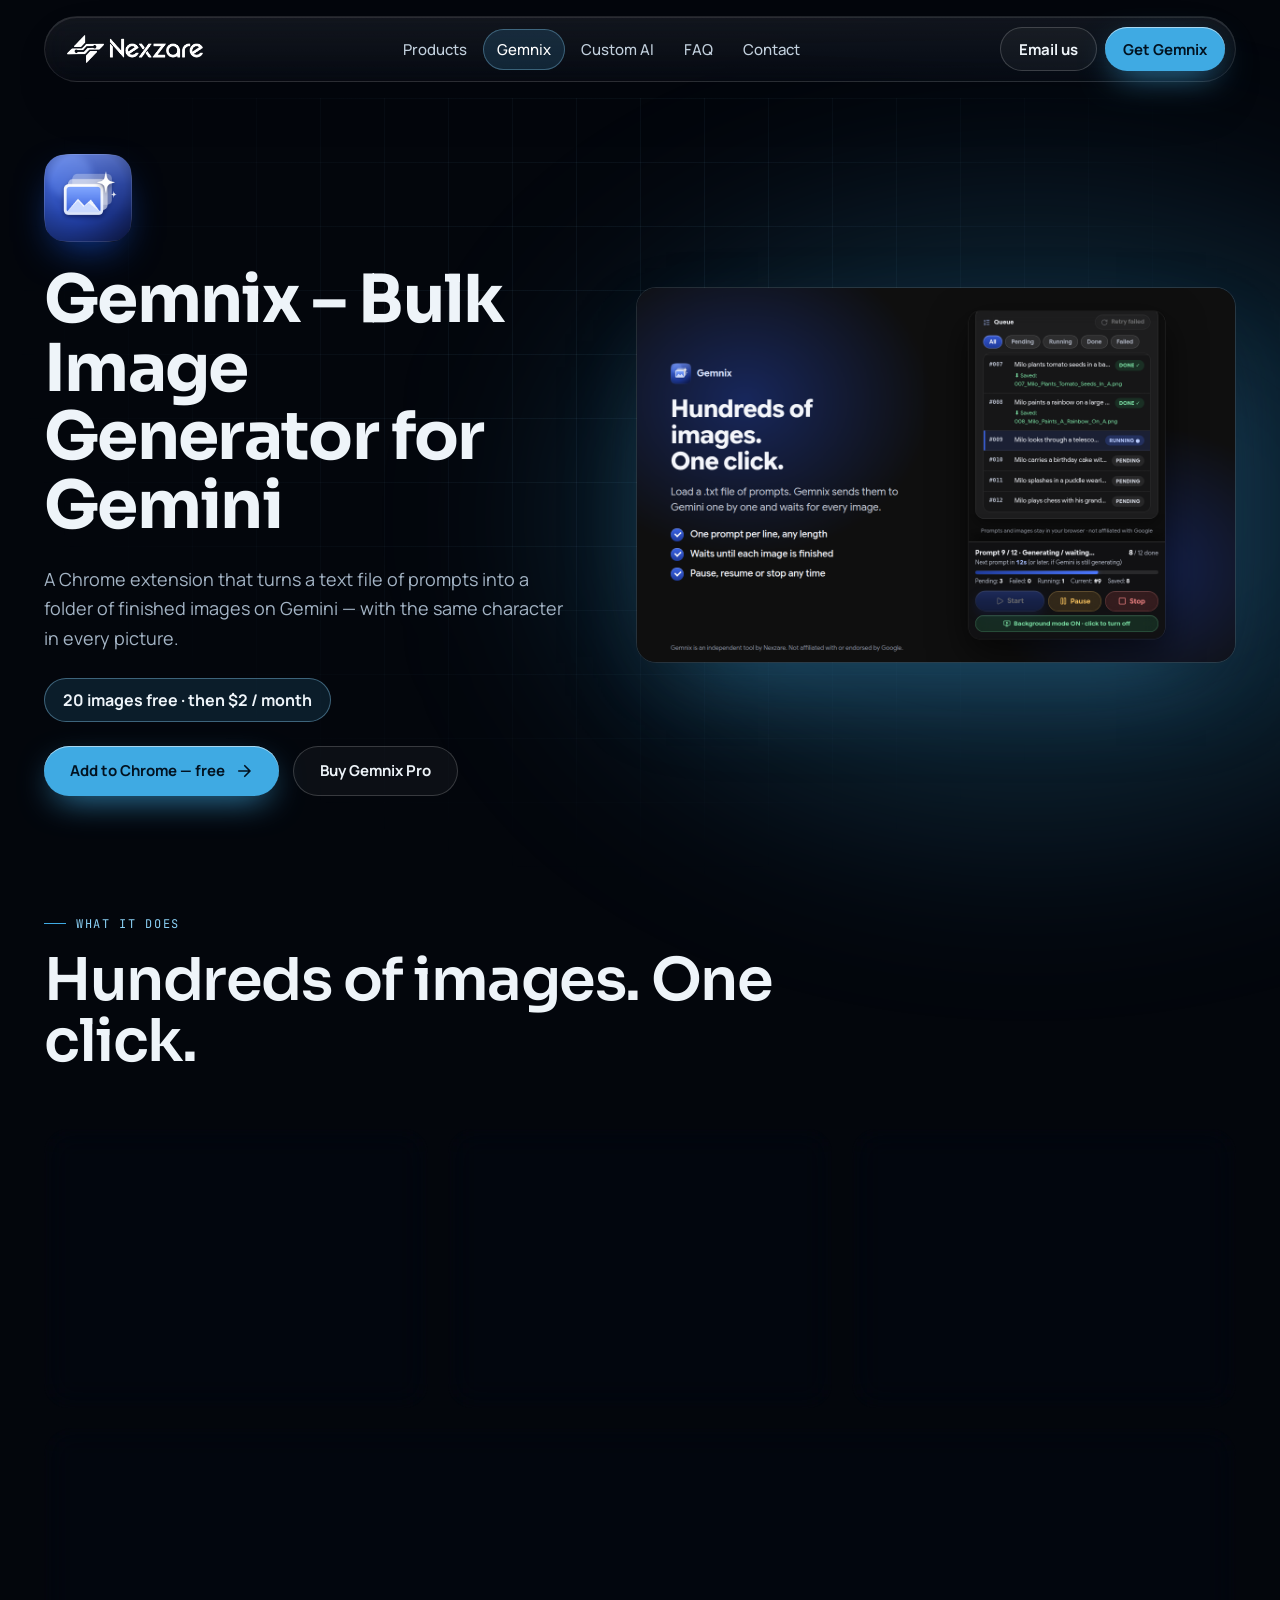
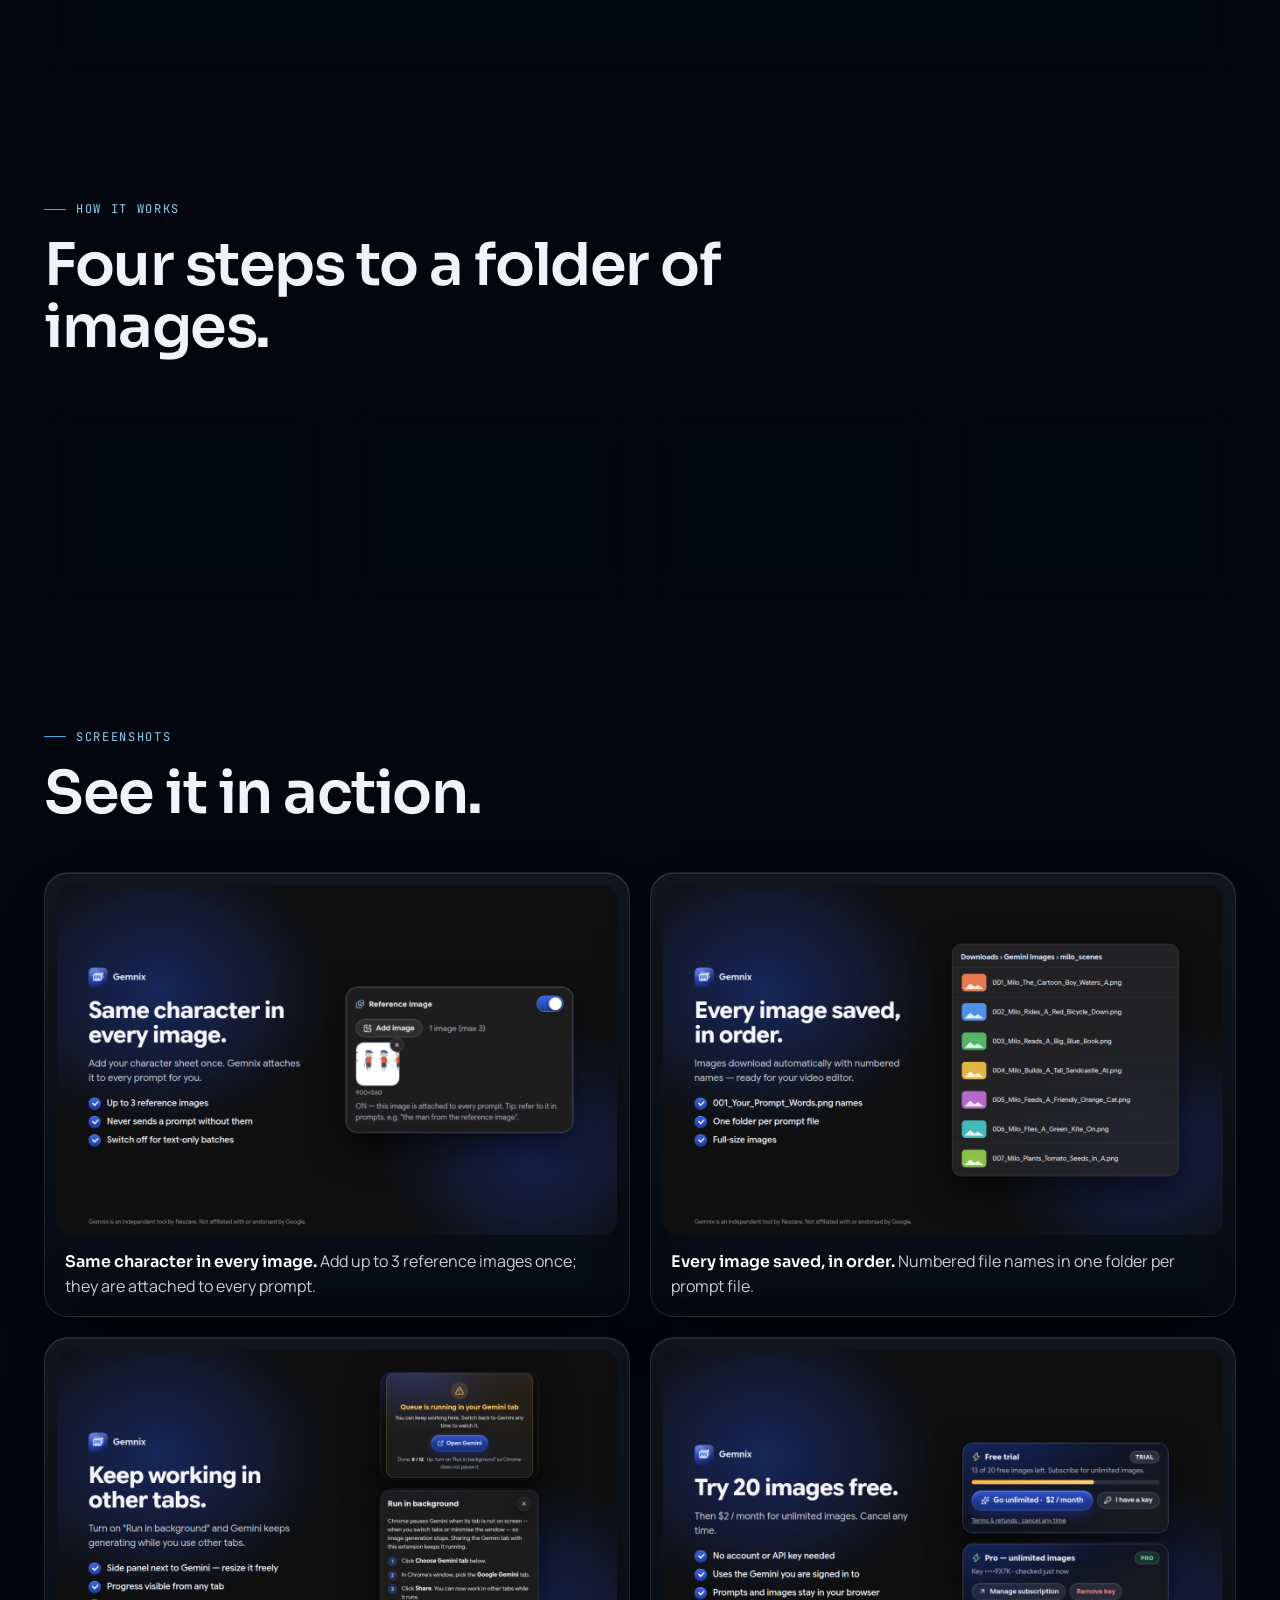
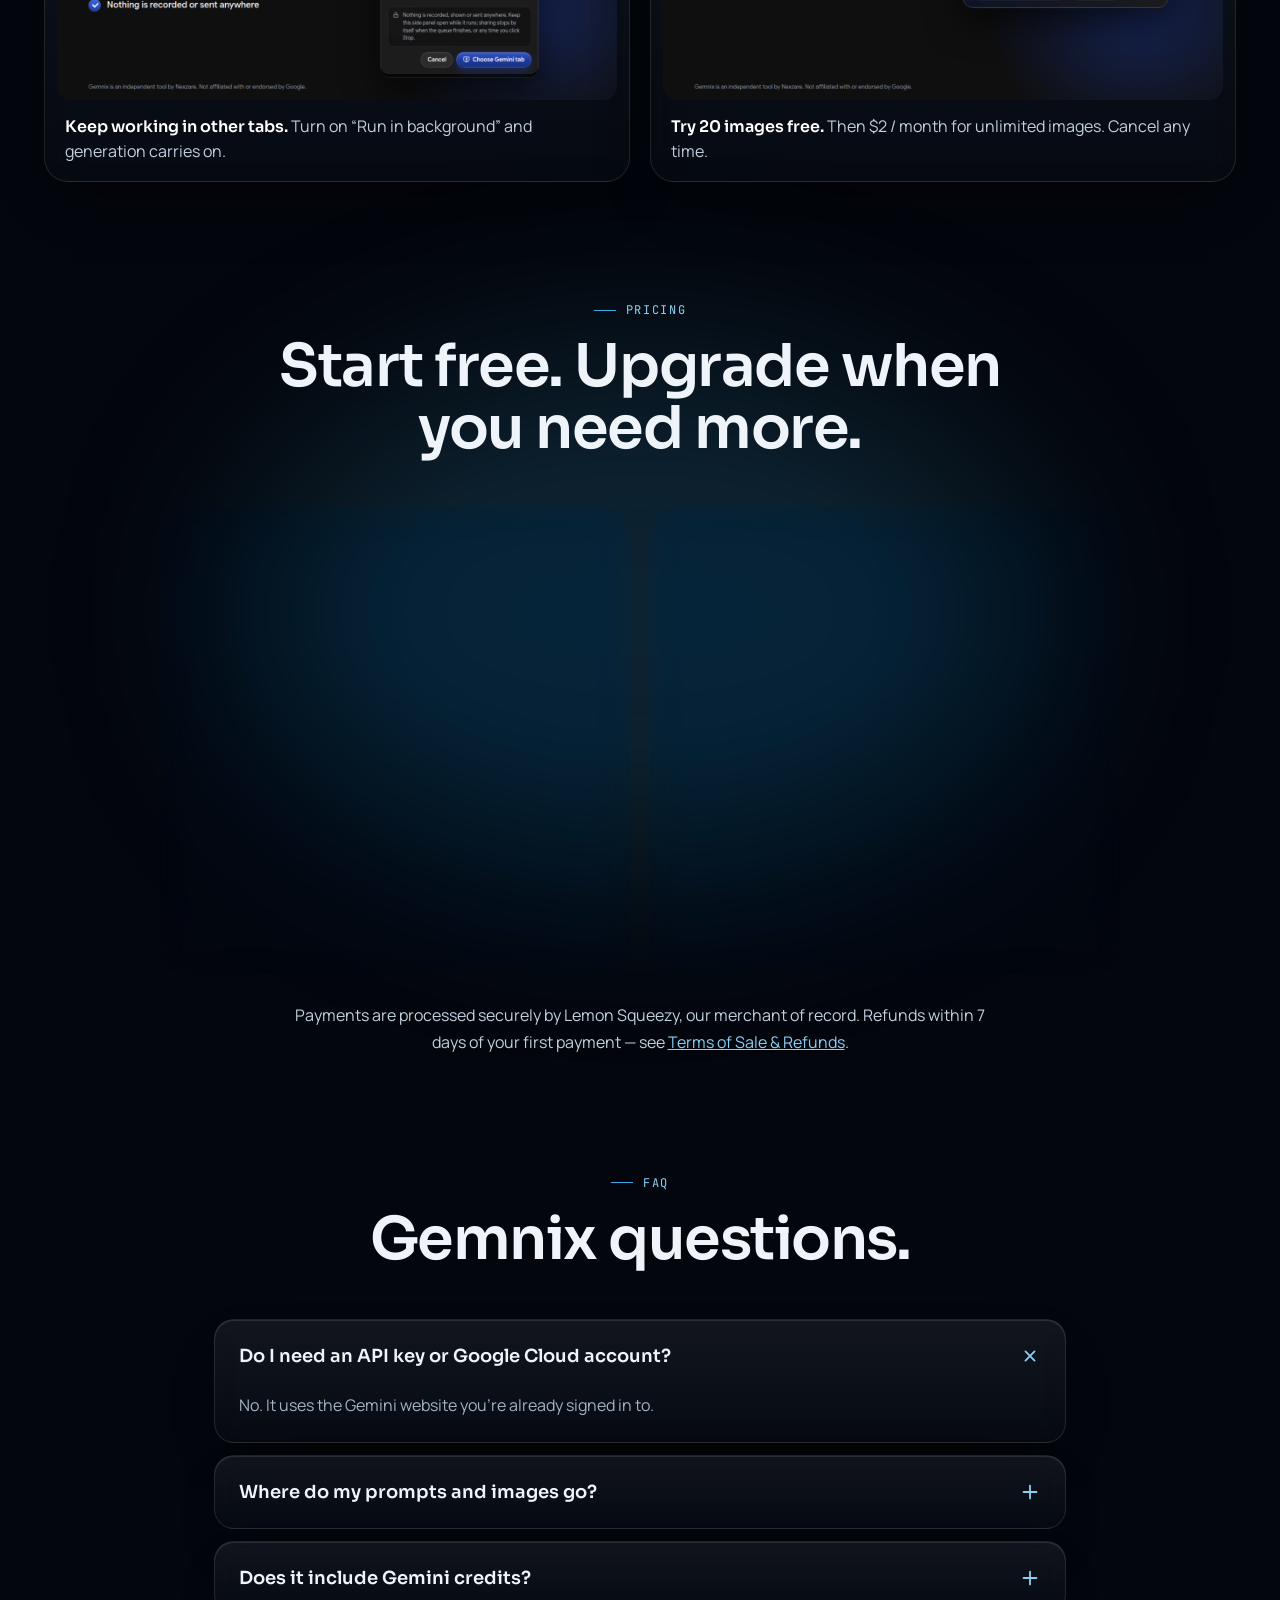
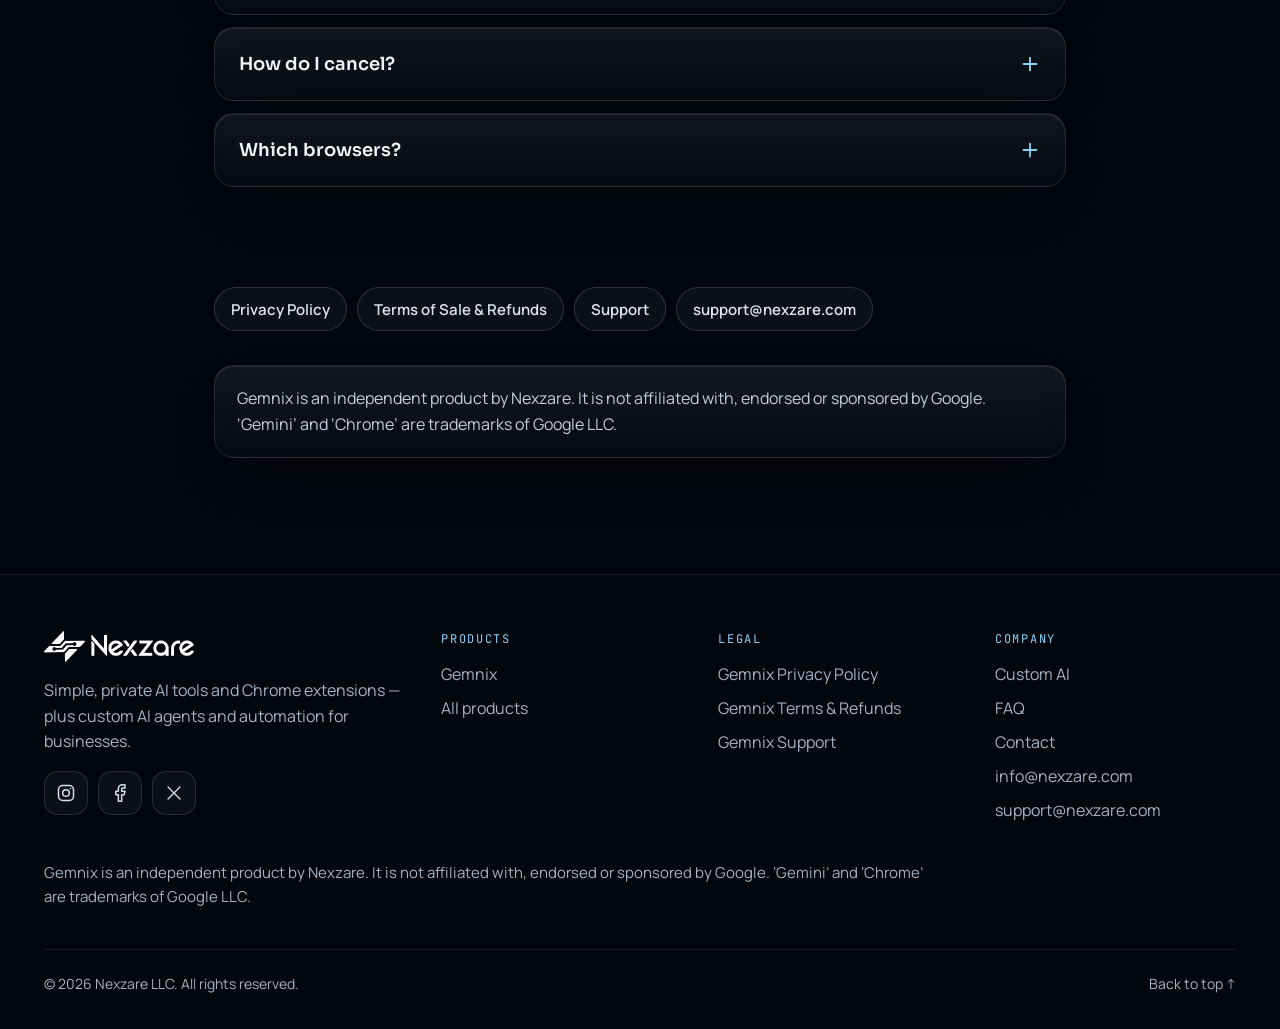
==== gemnix/index.html @ 473f8c9b "Add files via upload" ====
<!doctype html>
<html lang="en">
<head>
<meta charset="utf-8">
<meta name="viewport" content="width=device-width, initial-scale=1">
<title>Gemnix – Bulk Image Generator for Gemini | Nexzare</title>
<meta name="description" content="Gemnix is a Chrome extension that generates images in bulk on Gemini from a text file of prompts, with an optional reference character and automatic download. 20 free images, then $2/month.">
<link rel="canonical" href="https://www.nexzare.com/gemnix">
<meta name="theme-color" content="#03060C">
<meta property="og:type" content="website">
<meta property="og:site_name" content="Nexzare">
<meta property="og:title" content="Gemnix – Bulk Image Generator for Gemini | Nexzare">
<meta property="og:description" content="Gemnix is a Chrome extension that generates images in bulk on Gemini from a text file of prompts, with an optional reference character and automatic download. 20 free images, then $2/month.">
<meta property="og:url" content="https://www.nexzare.com/gemnix">
<meta property="og:image" content="https://www.nexzare.com/gemnix/screenshot-1.png">
<meta name="twitter:card" content="summary_large_image">
<meta name="twitter:title" content="Gemnix – Bulk Image Generator for Gemini | Nexzare">
<meta name="twitter:description" content="Gemnix is a Chrome extension that generates images in bulk on Gemini from a text file of prompts, with an optional reference character and automatic download. 20 free images, then $2/month.">
<meta name="twitter:image" content="https://www.nexzare.com/gemnix/screenshot-1.png">
<link rel="icon" type="image/png" href="/assets/favicon.png">
<link rel="apple-touch-icon" href="/assets/logo-icon.png">
<link rel="preconnect" href="https://fonts.googleapis.com">
<link rel="preconnect" href="https://fonts.gstatic.com" crossorigin="anonymous">
<link href="https://fonts.googleapis.com/css2?family=Sora:wght@400;600;700&amp;family=Manrope:wght@400;500;600;700&amp;family=JetBrains+Mono:wght@500&amp;display=swap" rel="stylesheet">
<link rel="stylesheet" href="/css/site.css">
<script type="application/ld+json">
{
  "@context": "https://schema.org",
  "@type": "SoftwareApplication",
  "name": "Gemnix – Bulk Image Generator for Gemini",
  "operatingSystem": "Chrome",
  "applicationCategory": "BrowserApplication",
  "description": "Gemnix is a Chrome extension that generates images in bulk on Gemini from a text file of prompts, with an optional reference character and automatic download. 20 free images, then $2/month.",
  "url": "https://www.nexzare.com/gemnix",
  "image": "https://www.nexzare.com/gemnix/icon-128.png",
  "screenshot": "https://www.nexzare.com/gemnix/screenshot-1.png",
  "publisher": {
    "@type": "Organization",
    "name": "Nexzare LLC",
    "url": "https://www.nexzare.com/"
  },
  "offers": {
    "@type": "Offer",
    "price": "2.00",
    "priceCurrency": "USD",
    "url": "https://www.nexzare.com/gemnix"
  }
}
</script>
</head>
<body>
<div class="nz">

<a class="skip" href="#main">Skip to content</a>
<header style="position: sticky; top: 0; z-index: 30; padding: 16px 0">
<div class="wrap">
<nav class="glass navbar" aria-label="Main" style="display: flex; align-items: center; justify-content: space-between; gap: 16px; padding: 10px 10px 10px 22px; border-radius: 999px">
<a href="/" aria-label="Nexzare home" style="display: flex; align-items: center; min-height: 44px"><img class="brandlogo" src="/assets/logo-white.png" alt="Nexzare" width="136" height="28"></a>
<div class="navlinks">
<a class="navlink" href="/products">Products</a>
<a class="navlink" href="/gemnix" aria-current="page">Gemnix</a>
<a class="navlink" href="/services">Custom AI</a>
<a class="navlink" href="/#faq">FAQ</a>
<a class="navlink" href="/#contact">Contact</a>
</div>
<div style="display: flex; gap: 8px; align-items: center">
<a class="btn btn-ghost nav-cta" href="mailto:info@nexzare.com" style="min-height: 44px; padding: 0 18px">Email us</a>
<a class="btn btn-primary" href="/gemnix" style="min-height: 44px; padding: 0 18px">Get Gemnix</a>
<details class="mnav">
<summary aria-label="Open menu"><svg class="i-bars" width="22" height="22" viewBox="0 0 24 24" fill="none" stroke="currentColor" stroke-width="2" stroke-linecap="round" aria-hidden="true"><path d="M4 7h16M4 12h16M4 17h16"></path></svg><svg class="i-x" width="22" height="22" viewBox="0 0 24 24" fill="none" stroke="currentColor" stroke-width="2" stroke-linecap="round" aria-hidden="true"><path d="M18 6 6 18M6 6l12 12"></path></svg></summary>
<div class="mnav-panel">
<a href="/products">Products</a>
<a href="/gemnix" aria-current="page">Gemnix</a>
<a href="/services">Custom AI</a>
<a href="/#faq">FAQ</a>
<a href="/#contact">Contact</a>
<a href="mailto:info@nexzare.com">Email us</a>
</div>
</details>
</div>
</nav>
</div>
</header>

<main id="main">
<section id="top" style="position: relative; padding: 56px 0 100px">
<div class="gridbg"></div>
<div class="glow" style="width: 900px; height: 600px; right: -200px; top: 120px; background: rgba(63,170,227,0.20)"></div>
<div class="wrap">
<div class="split">
<div style="display: flex; flex-direction: column; gap: 24px">
<img class="appicon" src="/gemnix/icon-128.png" alt="Gemnix app icon" width="88" height="88" style="width: 88px; height: 88px; border-radius: 22px">
<h1 style="font-size: clamp(38px, 5.4vw, 66px); line-height: 1.04; font-weight: 700">Gemnix – Bulk Image Generator for Gemini</h1>
<p class="lead">A Chrome extension that turns a text file of prompts into a folder of finished images on Gemini — with the same character in every picture.</p>
<span class="pill" style="align-self: flex-start">20 images free · then $2 / month</span>
<div class="btns">
<a class="btn btn-primary" href="[CHROME WEB STORE LINK]">Add to Chrome — free
<svg width="18" height="18" viewBox="0 0 24 24" fill="none" stroke="currentColor" stroke-width="2.2" stroke-linecap="round" stroke-linejoin="round" aria-hidden="true"><path d="M5 12h14M13 5l7 7-7 7"></path></svg></a>
<a class="btn btn-ghost" href="[LEMON SQUEEZY CHECKOUT LINK]">Buy Gemnix Pro</a>
</div>
</div>
<img class="shot" src="/gemnix/screenshot-1.png" alt="Gemnix side panel running a queue: prompts 7 and 8 done and saved as numbered PNG files, prompt 9 generating, the rest pending" width="1280" height="800" fetchpriority="high" decoding="async">
</div>
</div>
</section>

<section aria-labelledby="what-title" style="padding: 20px 0 100px">
<div class="wrap">
<div style="display: flex; flex-direction: column; gap: 18px; max-width: 760px; margin-bottom: 56px">
<span class="tag">What it does</span>
<h2 class="h2" id="what-title">Hundreds of images. One click.</h2>
</div>
<div class="g3">
<article class="card glass" style="display: flex; flex-direction: column; gap: 18px">
<span class="ico"><svg width="22" height="22" viewBox="0 0 24 24" fill="none" stroke="currentColor" stroke-width="1.8" stroke-linecap="round" stroke-linejoin="round" aria-hidden="true"><path d="M14 2H6a2 2 0 0 0-2 2v16a2 2 0 0 0 2 2h12a2 2 0 0 0 2-2V8z"></path><path d="M14 2v6h6M8 13h8M8 17h5"></path></svg></span>
<h3 style="font-size: 22px">Bulk prompts</h3>
<p class="txt">Load a .txt file with one prompt per line. Gemnix sends them to Gemini one by one and waits for each image.</p>
</article>
<article class="card glass" style="display: flex; flex-direction: column; gap: 18px">
<span class="ico"><svg width="22" height="22" viewBox="0 0 24 24" fill="none" stroke="currentColor" stroke-width="1.8" stroke-linecap="round" stroke-linejoin="round" aria-hidden="true"><circle cx="12" cy="8" r="4"></circle><path d="M4 21v-1a6 6 0 0 1 6-6h4a6 6 0 0 1 6 6v1"></path></svg></span>
<h3 style="font-size: 22px">Reference character</h3>
<p class="txt">Add your character sheet once (up to 3 images). It is attached to every prompt, so the same character appears in every image.</p>
</article>
<article class="card glass" style="display: flex; flex-direction: column; gap: 18px">
<span class="ico"><svg width="22" height="22" viewBox="0 0 24 24" fill="none" stroke="currentColor" stroke-width="1.8" stroke-linecap="round" stroke-linejoin="round" aria-hidden="true"><path d="M12 3v12M7 10l5 5 5-5"></path><path d="M4 19h16"></path></svg></span>
<h3 style="font-size: 22px">Auto-download</h3>
<p class="txt">Every image is saved to your Downloads folder with a numbered name in prompt order (e.g. <span class="inline-code">001_Your_Prompt_Words.png</span>), in one folder per prompt file.</p>
</article>
</div>
<div class="card glass" style="margin-top: 20px; border-radius: 28px">
<h3 style="font-size: 20px; margin-bottom: 6px">More features</h3>
<div class="g2" style="gap: 0 40px">
<ul class="list">
<li><svg width="20" height="20" viewBox="0 0 24 24" fill="none" stroke="#3FAAE3" stroke-width="2.4" stroke-linecap="round" stroke-linejoin="round" aria-hidden="true" style="flex: 0 0 auto; margin-top: 2px"><path d="M20 6 9 17l-5-5"></path></svg><span>The side panel sits next to Gemini and can be resized.</span></li>
<li><svg width="20" height="20" viewBox="0 0 24 24" fill="none" stroke="#3FAAE3" stroke-width="2.4" stroke-linecap="round" stroke-linejoin="round" aria-hidden="true" style="flex: 0 0 auto; margin-top: 2px"><path d="M20 6 9 17l-5-5"></path></svg><span>Pause, resume, stop, and &ldquo;start from prompt #&rdquo;.</span></li>
<li><svg width="20" height="20" viewBox="0 0 24 24" fill="none" stroke="#3FAAE3" stroke-width="2.4" stroke-linecap="round" stroke-linejoin="round" aria-hidden="true" style="flex: 0 0 auto; margin-top: 2px"><path d="M20 6 9 17l-5-5"></path></svg><span>Automatic retries and one-click retry for failed prompts.</span></li>
</ul><ul class="list">
<li><svg width="20" height="20" viewBox="0 0 24 24" fill="none" stroke="#3FAAE3" stroke-width="2.4" stroke-linecap="round" stroke-linejoin="round" aria-hidden="true" style="flex: 0 0 auto; margin-top: 2px"><path d="M20 6 9 17l-5-5"></path></svg><span>&ldquo;Run in background&rdquo; keeps generating while you use other tabs.</span></li>
<li><svg width="20" height="20" viewBox="0 0 24 24" fill="none" stroke="#3FAAE3" stroke-width="2.4" stroke-linecap="round" stroke-linejoin="round" aria-hidden="true" style="flex: 0 0 auto; margin-top: 2px"><path d="M20 6 9 17l-5-5"></path></svg><span>Progress is saved.</span></li>
</ul>
</div>
</div>
</div>
</section>

<section id="how" aria-labelledby="how-title" style="padding: 20px 0 100px; scroll-margin-top: 100px">
<div class="wrap">
<div style="display: flex; flex-direction: column; gap: 18px; max-width: 760px; margin-bottom: 48px">
<span class="tag">How it works</span>
<h2 class="h2" id="how-title">Four steps to a folder of images.</h2>
</div>
<ol class="g4" style="margin: 0; padding: 0">
<li class="card glass" style="display: flex; flex-direction: column; gap: 14px; list-style: none">
<span class="stepno">STEP 01</span>
<p style="margin: 0; font-size: 17px; line-height: 1.6; color: #EEF4F9">Install Gemnix from the Chrome Web Store and open <strong>gemini.google.com</strong>.</p>
</li>
<li class="card glass" style="display: flex; flex-direction: column; gap: 14px; list-style: none">
<span class="stepno">STEP 02</span>
<p style="margin: 0; font-size: 17px; line-height: 1.6; color: #EEF4F9">Click the Gemnix icon; the side panel opens next to Gemini.</p>
</li>
<li class="card glass" style="display: flex; flex-direction: column; gap: 14px; list-style: none">
<span class="stepno">STEP 03</span>
<p style="margin: 0; font-size: 17px; line-height: 1.6; color: #EEF4F9">Choose your prompt file, add a reference image if you want one, and press <strong>Start</strong>.</p>
</li>
<li class="card glass" style="display: flex; flex-direction: column; gap: 14px; list-style: none">
<span class="stepno">STEP 04</span>
<p style="margin: 0; font-size: 17px; line-height: 1.6; color: #EEF4F9">Your images download automatically. Turn on <strong>&ldquo;Run in background&rdquo;</strong> to keep working in other tabs.</p>
</li>
</ol>
</div>
</section>

<section aria-labelledby="shots-title" style="padding: 20px 0 100px">
<div class="wrap">
<div style="display: flex; flex-direction: column; gap: 18px; max-width: 760px; margin-bottom: 48px">
<span class="tag">Screenshots</span>
<h2 class="h2" id="shots-title">See it in action.</h2>
</div>
<div class="g2">
<figure class="fig glass">
<img src="/gemnix/screenshot-2.png" alt="Gemnix reference image card with one character sheet attached and the reference switch turned on" width="1280" height="800" loading="lazy" decoding="async">
<figcaption><strong>Same character in every image.</strong> Add up to 3 reference images once; they are attached to every prompt.</figcaption>
</figure>
<figure class="fig glass">
<img src="/gemnix/screenshot-3.png" alt="Downloads folder listing images named 001 to 007 followed by the prompt words" width="1280" height="800" loading="lazy" decoding="async">
<figcaption><strong>Every image saved, in order.</strong> Numbered file names in one folder per prompt file.</figcaption>
</figure>
<figure class="fig glass">
<img src="/gemnix/screenshot-4.png" alt="Run in background dialog explaining how to share the Gemini tab so the queue keeps running" width="1280" height="800" loading="lazy" decoding="async">
<figcaption><strong>Keep working in other tabs.</strong> Turn on &ldquo;Run in background&rdquo; and generation carries on.</figcaption>
</figure>
<figure class="fig glass">
<img src="/gemnix/screenshot-5.png" alt="Gemnix free trial card showing 13 of 20 free images left, and the Pro card with a licence key" width="1280" height="800" loading="lazy" decoding="async">
<figcaption><strong>Try 20 images free.</strong> Then $2 / month for unlimited images. Cancel any time.</figcaption>
</figure>
</div>
</div>
</section>

<section id="pricing" aria-labelledby="pricing-title" style="padding: 20px 0 100px; scroll-margin-top: 100px; position: relative">
<div class="glow" style="width: 800px; height: 500px; left: 50%; margin-left: -400px; top: 80px; background: rgba(63,170,227,0.18)"></div>
<div class="wrap">
<div style="display: flex; flex-direction: column; gap: 18px; max-width: 760px; margin: 0 auto 48px; text-align: center; align-items: center">
<span class="tag">Pricing</span>
<h2 class="h2">Start free. Upgrade when you need more.</h2>
</div>
<div class="g2" style="max-width: 960px; margin: 0 auto">
<article class="card glass" style="display: flex; flex-direction: column; gap: 18px">
<h3 style="font-size: 22px; color: #C2D0DD">Free trial</h3>
<div class="amt">$0</div>
<ul class="list">
<li><svg width="20" height="20" viewBox="0 0 24 24" fill="none" stroke="#3FAAE3" stroke-width="2.4" stroke-linecap="round" stroke-linejoin="round" aria-hidden="true" style="flex: 0 0 auto; margin-top: 2px"><path d="M20 6 9 17l-5-5"></path></svg><span>20 images</span></li>
<li><svg width="20" height="20" viewBox="0 0 24 24" fill="none" stroke="#3FAAE3" stroke-width="2.4" stroke-linecap="round" stroke-linejoin="round" aria-hidden="true" style="flex: 0 0 auto; margin-top: 2px"><path d="M20 6 9 17l-5-5"></path></svg><span>All features</span></li>
<li><svg width="20" height="20" viewBox="0 0 24 24" fill="none" stroke="#3FAAE3" stroke-width="2.4" stroke-linecap="round" stroke-linejoin="round" aria-hidden="true" style="flex: 0 0 auto; margin-top: 2px"><path d="M20 6 9 17l-5-5"></path></svg><span>No card needed</span></li>
</ul>
<div style="margin-top: auto"><a class="btn btn-ghost" href="[CHROME WEB STORE LINK]">Add to Chrome — free</a></div>
</article>
<article class="card glass hl" style="display: flex; flex-direction: column; gap: 18px">
<div style="display: flex; justify-content: space-between; align-items: center; gap: 12px"><h3 style="font-size: 22px; color: #8AD0F5">Gemnix Pro</h3><span class="badge">Unlimited</span></div>
<div class="amt">$2 <small>/ month</small></div>
<ul class="list">
<li><svg width="20" height="20" viewBox="0 0 24 24" fill="none" stroke="#3FAAE3" stroke-width="2.4" stroke-linecap="round" stroke-linejoin="round" aria-hidden="true" style="flex: 0 0 auto; margin-top: 2px"><path d="M20 6 9 17l-5-5"></path></svg><span>Unlimited images</span></li>
<li><svg width="20" height="20" viewBox="0 0 24 24" fill="none" stroke="#3FAAE3" stroke-width="2.4" stroke-linecap="round" stroke-linejoin="round" aria-hidden="true" style="flex: 0 0 auto; margin-top: 2px"><path d="M20 6 9 17l-5-5"></path></svg><span>Licence key by email after payment</span></li>
<li><svg width="20" height="20" viewBox="0 0 24 24" fill="none" stroke="#3FAAE3" stroke-width="2.4" stroke-linecap="round" stroke-linejoin="round" aria-hidden="true" style="flex: 0 0 auto; margin-top: 2px"><path d="M20 6 9 17l-5-5"></path></svg><span>Cancel any time</span></li>
<li><svg width="20" height="20" viewBox="0 0 24 24" fill="none" stroke="#3FAAE3" stroke-width="2.4" stroke-linecap="round" stroke-linejoin="round" aria-hidden="true" style="flex: 0 0 auto; margin-top: 2px"><path d="M20 6 9 17l-5-5"></path></svg><span>One key works on up to 3 Chrome profiles</span></li>
</ul>
<div style="margin-top: auto"><a class="btn btn-primary" href="[LEMON SQUEEZY CHECKOUT LINK]">Buy Gemnix Pro
<svg width="18" height="18" viewBox="0 0 24 24" fill="none" stroke="currentColor" stroke-width="2.2" stroke-linecap="round" stroke-linejoin="round" aria-hidden="true"><path d="M5 12h14M13 5l7 7-7 7"></path></svg></a></div>
</article>
</div>
<p class="txt" style="text-align: center; max-width: 720px; margin: 28px auto 0; color: #C2D0DD">Payments are processed securely by Lemon Squeezy, our merchant of record. Refunds within 7 days of your first payment — see <a href="/gemnix/terms">Terms of Sale &amp; Refunds</a>.</p>
</div>
</section>

<section id="faq-gemnix" style="padding: 20px 0 100px; scroll-margin-top: 100px">
<div class="wrap" style="max-width: 900px">
<div style="display: flex; flex-direction: column; gap: 18px; margin-bottom: 48px; text-align: center; align-items: center">
<span class="tag">FAQ</span>
<h2 class="h2">Gemnix questions.</h2>
</div>
<div style="display: flex; flex-direction: column; gap: 12px">
<details class="faq glass" open="">
<summary>Do I need an API key or Google Cloud account?<svg class="pl" width="22" height="22" viewBox="0 0 24 24" fill="none" stroke="currentColor" stroke-width="2" stroke-linecap="round" aria-hidden="true"><path d="M12 5v14M5 12h14"></path></svg></summary>
<p>No. It uses the Gemini website you're already signed in to.</p>
</details>
<details class="faq glass">
<summary>Where do my prompts and images go?<svg class="pl" width="22" height="22" viewBox="0 0 24 24" fill="none" stroke="currentColor" stroke-width="2" stroke-linecap="round" aria-hidden="true"><path d="M12 5v14M5 12h14"></path></svg></summary>
<p>They stay in your browser; only the licence key is checked with Lemon Squeezy. Read the <a href="/gemnix/privacy">Privacy Policy</a>.</p>
</details>
<details class="faq glass">
<summary>Does it include Gemini credits?<svg class="pl" width="22" height="22" viewBox="0 0 24 24" fill="none" stroke="currentColor" stroke-width="2" stroke-linecap="round" aria-hidden="true"><path d="M12 5v14M5 12h14"></path></svg></summary>
<p>No. Google's own limits and terms still apply.</p>
</details>
<details class="faq glass">
<summary>How do I cancel?<svg class="pl" width="22" height="22" viewBox="0 0 24 24" fill="none" stroke="currentColor" stroke-width="2" stroke-linecap="round" aria-hidden="true"><path d="M12 5v14M5 12h14"></path></svg></summary>
<p>Use the link in your receipt email or "Manage subscription" in the extension.</p>
</details>
<details class="faq glass">
<summary>Which browsers?<svg class="pl" width="22" height="22" viewBox="0 0 24 24" fill="none" stroke="currentColor" stroke-width="2" stroke-linecap="round" aria-hidden="true"><path d="M12 5v14M5 12h14"></path></svg></summary>
<p>Google Chrome, version 116 or newer, on desktop.</p>
</details>
</div>
</div>
</section>

<section aria-label="Legal" style="padding: 0 0 100px">
<div class="wrap" style="max-width: 900px; display: flex; flex-direction: column; gap: 18px">
<div class="chiprow">
<a class="chiplink" href="/gemnix/privacy">Privacy Policy</a>
<a class="chiplink" href="/gemnix/terms">Terms of Sale &amp; Refunds</a>
<a class="chiplink" href="/gemnix/support">Support</a>
<a class="chiplink" href="mailto:support@nexzare.com">support@nexzare.com</a>
</div>
<p class="note glass">Gemnix is an independent product by Nexzare. It is not affiliated with, endorsed or sponsored by Google. &lsquo;Gemini&rsquo; and &lsquo;Chrome&rsquo; are trademarks of Google LLC.</p>
</div>
</section>

</main>

<footer style="padding: 56px 0 36px; border-top: 1px solid rgba(255,255,255,.08); position: relative; z-index: 2">
<div class="wrap" style="display: flex; flex-direction: column; gap: 40px">
<div class="fgrid">
<div class="fcol fbrand" style="gap: 16px; max-width: 380px">
<img src="/assets/logo-white.png" alt="Nexzare" width="150" height="31" style="width: 150px; height: auto">
<p class="muted" style="margin: 0; font-size: 16px; line-height: 1.6">Simple, private AI tools and Chrome extensions — plus custom AI agents and automation for businesses.</p>
<div style="display: flex; gap: 10px">
<a class="soc" href="https://www.instagram.com/nexzare.llc" aria-label="Nexzare on Instagram"><svg width="20" height="20" viewBox="0 0 24 24" fill="none" stroke="currentColor" stroke-width="1.8" stroke-linecap="round" stroke-linejoin="round" aria-hidden="true"><rect x="3" y="3" width="18" height="18" rx="5"></rect><circle cx="12" cy="12" r="4"></circle><path d="M17.5 6.5h.01"></path></svg></a>
<a class="soc" href="https://www.facebook.com/profile.php?id=61578299108655" aria-label="Nexzare on Facebook"><svg width="20" height="20" viewBox="0 0 24 24" fill="none" stroke="currentColor" stroke-width="1.8" stroke-linecap="round" stroke-linejoin="round" aria-hidden="true"><path d="M18 2h-3a5 5 0 0 0-5 5v3H7v4h3v8h4v-8h3l1-4h-4V7a1 1 0 0 1 1-1h3z"></path></svg></a>
<a class="soc" href="https://x.com/nexzarellc" aria-label="Nexzare on X"><svg width="18" height="18" viewBox="0 0 24 24" fill="none" stroke="currentColor" stroke-width="1.8" stroke-linecap="round" stroke-linejoin="round" aria-hidden="true"><path d="M4 4l16 16M20 4L4 20"></path></svg></a>
</div>
</div>
<nav class="fcol" aria-label="Products">
<p class="fhead">Products</p>
<a class="flink" href="/gemnix">Gemnix</a>
<a class="flink" href="/products">All products</a>
</nav>
<nav class="fcol" aria-label="Legal">
<p class="fhead">Legal</p>
<a class="flink" href="/gemnix/privacy">Gemnix Privacy Policy</a>
<a class="flink" href="/gemnix/terms">Gemnix Terms &amp; Refunds</a>
<a class="flink" href="/gemnix/support">Gemnix Support</a>
</nav>
<nav class="fcol" aria-label="Company">
<p class="fhead">Company</p>
<a class="flink" href="/services">Custom AI</a>
<a class="flink" href="/#faq">FAQ</a>
<a class="flink" href="/#contact">Contact</a>
<a class="flink" href="mailto:info@nexzare.com">info@nexzare.com</a>
<a class="flink" href="mailto:support@nexzare.com">support@nexzare.com</a>
</nav>
</div>
<p class="tm">Gemnix is an independent product by Nexzare. It is not affiliated with, endorsed or sponsored by Google. &lsquo;Gemini&rsquo; and &lsquo;Chrome&rsquo; are trademarks of Google LLC.</p>
<div style="display: flex; justify-content: space-between; flex-wrap: wrap; gap: 12px; padding-top: 24px; border-top: 1px solid rgba(255,255,255,.08)">
<span class="muted" style="font-size: 14px">© 2026 Nexzare LLC. All rights reserved.</span>
<a class="flink" href="#top" style="font-size: 14px">Back to top ↑</a>
</div>
</div>
</footer>

</div>
</body>
</html>
---- css/site.css ----
body{margin:0;background:#03060C}
html{scroll-behavior:smooth}
a{color:#8AD0F5}a:hover{color:#C9EBFC}
*{box-sizing:border-box}
.nz{font-family:'Manrope',system-ui,sans-serif;color:#EEF4F9;background:#03060C;overflow:hidden;position:relative}
.nz h1,.nz h2,.nz h3,.nz h4{font-family:'Sora',system-ui,sans-serif;margin:0;letter-spacing:-0.025em;font-weight:600}
.mono{font-family:'JetBrains Mono',ui-monospace,monospace}
.wrap{width:100%;max-width:1240px;margin:0 auto;padding:0 24px;position:relative;z-index:2}
.glass{background:linear-gradient(180deg,rgba(255,255,255,.065),rgba(255,255,255,.02));border:1px solid rgba(255,255,255,.10);box-shadow:inset 0 1px 0 rgba(255,255,255,.10),0 24px 60px -30px rgba(0,0,0,.8);backdrop-filter:blur(16px) saturate(140%);-webkit-backdrop-filter:blur(16px) saturate(140%)}
.navlink{color:#C2D0DD;text-decoration:none;font-size:15px;font-weight:500;padding:10px 14px;border-radius:999px}
.navlink:hover{color:#FFFFFF;background:rgba(255,255,255,.06)}
.navlinks{display:flex;gap:2px}
.btn{display:inline-flex;align-items:center;justify-content:center;gap:10px;min-height:50px;padding:0 26px;border-radius:999px;font-weight:700;font-size:15px;text-decoration:none;transition:transform .2s ease,box-shadow .2s ease,border-color .2s ease}
.btn:hover{transform:translateY(-2px)}
.btn-primary{background:#3FAAE3;color:#021220;box-shadow:0 12px 34px -10px rgba(63,170,227,.8),inset 0 1px 0 rgba(255,255,255,.55)}
.btn-primary:hover{color:#021220;box-shadow:0 16px 44px -10px rgba(63,170,227,1),inset 0 1px 0 rgba(255,255,255,.55)}
.btn-ghost{color:#EEF4F9;border:1px solid rgba(255,255,255,.18);background:rgba(255,255,255,.04)}
.btn-ghost:hover{color:#FFFFFF;border-color:rgba(138,208,245,.65)}
.tag{display:inline-flex;align-items:center;gap:10px;font-family:'JetBrains Mono',monospace;font-size:12px;letter-spacing:.14em;text-transform:uppercase;color:#8AD0F5}
.tag::before{content:"";width:22px;height:1px;background:#3FAAE3}
.h2{font-size:clamp(34px,4.6vw,60px);line-height:1.05}
.lead{font-size:18px;line-height:1.65;color:#A3B3C4;margin:0}
.muted{color:#A3B3C4}
.ico{width:48px;height:48px;border-radius:14px;display:flex;align-items:center;justify-content:center;flex:0 0 auto;background:linear-gradient(145deg,rgba(63,170,227,.32),rgba(63,170,227,.06));border:1px solid rgba(138,208,245,.35);color:#C9EBFC;box-shadow:inset 0 1px 0 rgba(255,255,255,.22)}
.g2{display:grid;grid-template-columns:repeat(2,minmax(0,1fr));gap:20px}
.g3{display:grid;grid-template-columns:repeat(3,minmax(0,1fr));gap:20px}
.g4{display:grid;grid-template-columns:repeat(4,minmax(0,1fr));gap:20px}
.card{border-radius:24px;padding:30px;position:relative;overflow:hidden}
.glow{position:absolute;border-radius:50%;filter:blur(100px);pointer-events:none;z-index:0}
.gridbg{position:absolute;inset:0;z-index:0;pointer-events:none;background-image:linear-gradient(rgba(138,208,245,.06) 1px,transparent 1px),linear-gradient(90deg,rgba(138,208,245,.06) 1px,transparent 1px);background-size:64px 64px;-webkit-mask-image:radial-gradient(ellipse at 50% 30%,#000 20%,transparent 70%);mask-image:radial-gradient(ellipse at 50% 30%,#000 20%,transparent 70%)}

/* ===== 3D AI chip ===== */
.stage{position:relative;height:640px;perspective:1600px;perspective-origin:50% 30%}
.board{position:absolute;left:50%;top:50%;width:560px;height:560px;margin:-280px 0 0 -280px;transform-style:preserve-3d;transform:rotateX(56deg) rotateZ(-42deg);animation:sway 12s ease-in-out infinite;border-radius:40px;background:linear-gradient(135deg,#0C0F13 0%,#07090C 55%,#0A0D11 100%);border:1px solid rgba(255,255,255,.07);box-shadow:inset 0 1px 0 rgba(255,255,255,.06),0 60px 120px -40px rgba(0,0,0,.9)}
.board::before{content:"";position:absolute;inset:0;border-radius:40px;background-image:radial-gradient(rgba(255,255,255,.09) 1px,transparent 1.4px);background-size:20px 20px;opacity:.6}
.traces{position:absolute;inset:0;width:560px;height:560px}
.trace{fill:none;stroke:rgba(138,208,245,.28);stroke-width:2.5;stroke-linecap:round;stroke-linejoin:round}
.pulse{fill:none;stroke:#BDE7FC;stroke-width:3.5;stroke-linecap:round;stroke-linejoin:round;stroke-dasharray:26 640;stroke-dashoffset:666;animation:flow 3.2s linear infinite;filter:drop-shadow(0 0 6px #3FAAE3)}
.pad{fill:#06111D;stroke:#8AD0F5;stroke-width:2.5}
.pins{position:absolute;background-repeat:repeat;opacity:.9}
.pins-h{height:18px;width:196px;background-image:repeating-linear-gradient(90deg,#B9BFC7 0 2px,#7A818A 2px 5px,transparent 5px 12px)}
.pins-v{width:18px;height:196px;background-image:repeating-linear-gradient(180deg,#B9BFC7 0 2px,#7A818A 2px 5px,transparent 5px 12px)}
.chip{position:absolute;left:170px;top:170px;width:220px;height:220px;transform-style:preserve-3d;animation:hover 6s ease-in-out infinite}
.chip-shadow{position:absolute;left:156px;top:156px;width:248px;height:248px;border-radius:24px;background:#000000;filter:blur(18px);opacity:.85;box-shadow:0 0 70px 10px rgba(63,170,227,.18)}
.side{position:absolute;background:linear-gradient(180deg,#22262C 0%,#0E1013 40%,#060708 100%);border:1px solid rgba(255,255,255,.06)}
.s-n{left:0;top:-38px;width:220px;height:38px;transform-origin:bottom;transform:rotateX(-90deg);background:linear-gradient(0deg,#2A2F36 0%,#111317 50%,#08090B 100%)}
.s-s{left:0;top:220px;width:220px;height:38px;transform-origin:top;transform:rotateX(90deg);background:linear-gradient(180deg,#30353C 0%,#14171B 35%,#07080A 100%);border-top-color:rgba(255,255,255,.22)}
.s-e{left:220px;top:0;width:38px;height:220px;transform-origin:left;transform:rotateY(-90deg);background:linear-gradient(90deg,#3A4048 0%,#16191D 35%,#08090B 100%);border-left-color:rgba(255,255,255,.28)}
.s-w{left:-38px;top:0;width:38px;height:220px;transform-origin:right;transform:rotateY(90deg);background:linear-gradient(270deg,#1A1D21 0%,#0A0B0D 60%,#050607 100%)}
.ctop{position:absolute;inset:0;transform:translateZ(38px);border-radius:8px;background:radial-gradient(120% 90% at 18% 12%,rgba(255,255,255,.10),rgba(255,255,255,0) 45%),linear-gradient(135deg,#1A1D22 0%,#0B0C0F 38%,#050607 62%,#121519 100%);border:1px solid rgba(255,255,255,.10);box-shadow:inset 0 1px 0 rgba(255,255,255,.22),inset 1px 0 0 rgba(255,255,255,.10),inset 0 -1px 0 rgba(0,0,0,.8),inset 0 0 0 6px rgba(0,0,0,.25);overflow:hidden;display:flex;align-items:center;justify-content:center}
.ctop::after{content:"";position:absolute;top:-60%;left:-60%;width:45%;height:220%;background:linear-gradient(90deg,transparent,rgba(255,255,255,.07) 45%,rgba(255,255,255,.12) 50%,rgba(255,255,255,.07) 55%,transparent);transform:rotate(25deg);animation:shine 7s ease-in-out infinite}
.die{width:138px;height:138px;border-radius:10px;position:relative;background:linear-gradient(145deg,#050607,#0E1013);border:1px solid rgba(255,255,255,.06);box-shadow:inset 0 2px 6px rgba(0,0,0,.9),inset 0 -1px 0 rgba(255,255,255,.08),0 1px 0 rgba(255,255,255,.05);display:flex;align-items:center;justify-content:center}
.die img{animation:core 3.6s ease-in-out infinite}
.node{position:absolute;display:flex;align-items:center;gap:12px;padding:10px 16px 10px 10px;border-radius:16px;font-size:14px;font-weight:600;white-space:nowrap;z-index:3;animation:bob 6s ease-in-out infinite}
.node .ico{width:36px;height:36px;border-radius:11px}
.live{width:8px;height:8px;border-radius:50%;background:#3FAAE3;box-shadow:0 0 0 4px rgba(63,170,227,.18);animation:blink 1.6s ease-in-out infinite}

/* sections */
.compare{display:grid;grid-template-columns:minmax(0,1fr) minmax(0,1fr);gap:20px}
.row{display:flex;gap:14px;align-items:flex-start;padding:16px 0;border-top:1px solid rgba(255,255,255,.07);font-size:16px;line-height:1.5}
.row:first-of-type{border-top:0}
.log{border-radius:16px;padding:18px;background:rgba(2,8,15,.7);border:1px solid rgba(138,208,245,.14);display:flex;flex-direction:column;gap:10px;font-size:13px;line-height:1.5}
.ln{display:flex;gap:10px;color:#B8C7D5}
.ln b{font-weight:500;color:#3FAAE3}
.ok{color:#9FE3C8}
.pipe{display:grid;grid-template-columns:repeat(4,minmax(0,1fr));gap:20px;position:relative}
.pipe-line{position:absolute;left:12%;right:12%;top:86px;height:2px;background:rgba(138,208,245,.18);overflow:hidden}
.pipe-line::after{content:"";position:absolute;top:0;left:-30%;width:30%;height:2px;background:linear-gradient(90deg,transparent,#8AD0F5,transparent);animation:run 3s linear infinite}
.stepdot{width:172px;height:172px;display:flex;align-items:center;justify-content:center;position:relative;z-index:1;background:radial-gradient(closest-side,#03060C 62%,rgba(3,6,12,0) 100%)}
.stepdot::after{content:"";position:absolute;left:22%;right:22%;bottom:6px;height:16px;border-radius:50%;background:rgba(63,170,227,.28);filter:blur(10px);z-index:-1}
.stepdot img{width:150px;height:150px;display:block;animation:bob 6s ease-in-out infinite}
.faq{border-radius:20px;padding:0 24px}
.faq summary{list-style:none;cursor:pointer;display:flex;justify-content:space-between;align-items:center;gap:16px;min-height:72px;font-family:'Sora',sans-serif;font-size:18px;font-weight:600}
.faq summary::-webkit-details-marker{display:none}
.faq .pl{transition:transform .25s ease;color:#8AD0F5;flex:0 0 auto}
.faq[open] .pl{transform:rotate(45deg)}
.faq p{margin:0 0 24px;color:#A3B3C4;font-size:16px;line-height:1.65;max-width:720px}
.contact{display:grid;grid-template-columns:minmax(0,1.35fr) minmax(0,1fr);gap:20px}
.mini{display:flex;align-items:center;gap:16px;border-radius:22px;padding:22px;text-decoration:none;color:#EEF4F9;transition:border-color .2s ease,transform .2s ease}
a.mini:hover{color:#FFFFFF;border-color:rgba(138,208,245,.55);transform:translateY(-2px)}
.flink{color:#A3B3C4;text-decoration:none;font-size:15px}
.flink:hover{color:#FFFFFF}
.soc{width:44px;height:44px;border-radius:14px;display:flex;align-items:center;justify-content:center;color:#D3DEE8;border:1px solid rgba(255,255,255,.12);background:rgba(255,255,255,.04)}
.soc:hover{color:#FFFFFF;border-color:rgba(138,208,245,.6)}

@keyframes sway{0%,100%{transform:rotateX(56deg) rotateZ(-38deg)}50%{transform:rotateX(52deg) rotateZ(-50deg)}}
@keyframes hover{0%,100%{transform:translateZ(0)}50%{transform:translateZ(22px)}}
@keyframes flow{from{stroke-dashoffset:666}to{stroke-dashoffset:0}}
@keyframes breathe{0%,100%{opacity:.55}50%{opacity:1}}
@keyframes core{0%,100%{filter:drop-shadow(0 0 3px rgba(63,170,227,.35))}50%{filter:drop-shadow(0 0 10px rgba(63,170,227,.75))}}
@keyframes shine{0%,60%{left:-60%}100%{left:140%}}
@keyframes bob{0%,100%{transform:translateY(0)}50%{transform:translateY(-10px)}}
@keyframes blink{0%,100%{opacity:1}50%{opacity:.35}}
@keyframes run{from{left:-30%}to{left:100%}}

@media (max-width:1024px){
.g4,.pipe{grid-template-columns:repeat(2,minmax(0,1fr))}
.g3{grid-template-columns:minmax(0,1fr)}
.compare,.contact{grid-template-columns:minmax(0,1fr)}
.pipe-line{display:none}
.navlinks{display:none}
.node.far{display:none}
}
@media (max-width:640px){
.g4,.g2,.pipe{grid-template-columns:minmax(0,1fr)}
.card{padding:24px}
.stage{height:400px}
.board{transform:scale(.6) rotateX(56deg) rotateZ(-42deg);animation:none}
.node{display:none}
.glass{backdrop-filter:none;-webkit-backdrop-filter:none;background:rgba(14,22,34,.94)}
.nav-cta{display:none}
}
@media (prefers-reduced-motion:reduce){
.board,.chip,.pulse,.chip-shadow,.die img,.ctop::after,.node,.live,.pipe-line::after,.stepdot img{animation:none}
.pulse{stroke-dashoffset:0;stroke-dasharray:none;opacity:.5}
html{scroll-behavior:auto}
}

/* ===== Multi-page additions (same tokens, same look) ===== */
.skip{position:absolute;left:-9999px;top:12px;z-index:99;background:#3FAAE3;color:#021220;padding:12px 18px;border-radius:999px;font-weight:700;text-decoration:none}
.skip:focus{left:16px}
a:focus-visible,summary:focus-visible{outline:2px solid #8AD0F5;outline-offset:3px}
.navlink[aria-current="page"]{color:#FFFFFF;background:rgba(63,170,227,.16);box-shadow:inset 0 0 0 1px rgba(138,208,245,.35)}
.navbar{position:relative}
.brandlogo{width:136px;height:auto;display:block}
.mnav{display:none;position:relative}
.mnav summary{list-style:none;cursor:pointer;width:44px;height:44px;border-radius:999px;display:flex;align-items:center;justify-content:center;color:#EEF4F9;border:1px solid rgba(255,255,255,.18);background:rgba(255,255,255,.04)}
.mnav summary::-webkit-details-marker{display:none}
.mnav .i-x{display:none}
.mnav[open] .i-x{display:block}
.mnav[open] .i-bars{display:none}
.mnav-panel{position:absolute;right:0;top:calc(100% + 14px);width:min(290px,calc(100vw - 32px));border-radius:22px;padding:10px;display:flex;flex-direction:column;gap:2px;background:#0A101A;border:1px solid rgba(255,255,255,.14);box-shadow:0 30px 70px -20px rgba(0,0,0,.95)}
.mnav-panel a{color:#EEF4F9;text-decoration:none;font-size:17px;font-weight:600;padding:14px 16px;border-radius:14px}
.mnav-panel a:hover,.mnav-panel a[aria-current="page"]{background:rgba(63,170,227,.16);color:#FFFFFF}

.txt{margin:0;font-size:16px;line-height:1.65;color:#A3B3C4}
.hl{border-color:rgba(138,208,245,.4);box-shadow:0 0 0 1px rgba(63,170,227,.15),0 30px 80px -40px rgba(63,170,227,.7),inset 0 1px 0 rgba(255,255,255,.12)}
.split{display:grid;grid-template-columns:minmax(0,1fr) minmax(0,1.12fr);gap:56px;align-items:center}
.shot{display:block;width:100%;height:auto;border-radius:20px;border:1px solid rgba(255,255,255,.12);box-shadow:0 40px 100px -40px rgba(63,170,227,.55),0 24px 60px -30px rgba(0,0,0,.9)}
.appicon{width:72px;height:72px;border-radius:18px;display:block;box-shadow:0 16px 40px -14px rgba(20,80,210,.85)}
.pill{display:inline-flex;align-items:center;gap:10px;padding:10px 18px;border-radius:999px;font-weight:700;font-size:16px;color:#EEF4F9;background:rgba(63,170,227,.14);border:1px solid rgba(138,208,245,.4)}
.badge{display:inline-flex;align-items:center;gap:8px;padding:6px 12px;border-radius:999px;font-family:'JetBrains Mono',monospace;font-size:12px;letter-spacing:.12em;text-transform:uppercase;color:#9FE3C8;background:rgba(159,227,200,.10);border:1px solid rgba(159,227,200,.35)}
.badge-dot{width:7px;height:7px;border-radius:50%;background:#9FE3C8}
.btns{display:flex;flex-wrap:wrap;gap:14px}
.amt{font-family:'Sora',sans-serif;font-size:56px;font-weight:700;letter-spacing:-.03em;color:#FFFFFF;line-height:1}
.amt small{font-size:20px;font-weight:600;color:#C2D0DD;letter-spacing:0}
.list{list-style:none;margin:0;padding:0}
.list li{display:flex;gap:14px;align-items:flex-start;padding:14px 0;border-top:1px solid rgba(255,255,255,.07);font-size:16px;line-height:1.55;color:#DCE5EE}
.list li:first-child{border-top:0}
.fig{margin:0;border-radius:24px;padding:12px;display:flex;flex-direction:column;gap:14px}
.fig img{display:block;width:100%;height:auto;border-radius:14px}
.fig figcaption{padding:0 8px 6px;font-size:16px;line-height:1.5;color:#C2D0DD}
.fig figcaption strong{color:#FFFFFF;font-family:'Sora',sans-serif;font-weight:600}
.stepno{font-family:'JetBrains Mono',monospace;font-size:13px;color:#8AD0F5;letter-spacing:.08em}
.note{border-radius:20px;padding:20px 22px;font-size:16px;line-height:1.6;color:#C2D0DD}
.chiprow{display:flex;flex-wrap:wrap;gap:10px}
.chiplink{display:inline-flex;align-items:center;min-height:44px;padding:0 16px;border-radius:999px;font-size:15px;font-weight:600;color:#DCE5EE;text-decoration:none;border:1px solid rgba(255,255,255,.14);background:rgba(255,255,255,.04)}
.chiplink:hover{color:#FFFFFF;border-color:rgba(138,208,245,.6)}
.inline-code{font-family:'JetBrains Mono',monospace;font-size:.88em;color:#C9EBFC;background:rgba(63,170,227,.12);border:1px solid rgba(138,208,245,.22);padding:1px 7px;border-radius:7px;word-break:break-all}
.pagehead{position:relative;padding:56px 0 64px}

/* legal / support text */
.prose{max-width:860px}
.prose h2{font-size:clamp(22px,2.6vw,28px);margin:52px 0 14px;color:#FFFFFF;scroll-margin-top:110px}
.prose h2:first-child{margin-top:0}
.prose p,.prose li{font-size:17px;line-height:1.72;color:#C9D5E1}
.prose p{margin:0 0 14px}
.prose ul,.prose ol{margin:0 0 14px;padding-left:24px}
.prose li{margin:8px 0}
.prose li::marker{color:#3FAAE3}
.prose strong{color:#FFFFFF}
.tbl{border-radius:18px;overflow:hidden;margin:6px 0 16px}
.tbl table{width:100%;border-collapse:collapse}
.tbl th,.tbl td{text-align:left;vertical-align:top;padding:14px 18px;font-size:16px;line-height:1.6;border-top:1px solid rgba(255,255,255,.08)}
.tbl th{font-family:'Sora',sans-serif;font-weight:600;color:#FFFFFF;background:rgba(63,170,227,.10);border-top:0}
.tbl td{color:#C9D5E1}
.tbl td:first-child{color:#FFFFFF;font-weight:600}

/* footer */
.fgrid{display:grid;grid-template-columns:minmax(0,1.5fr) repeat(3,minmax(0,1fr));gap:36px}
.fcol{display:flex;flex-direction:column;gap:12px}
.fhead{font-family:'JetBrains Mono',monospace;font-size:12px;letter-spacing:.14em;text-transform:uppercase;color:#8AD0F5;margin:0 0 4px}
.fcol .flink{font-size:16px}
.tm{margin:0;font-size:15px;line-height:1.6;color:#A3B3C4;max-width:900px}

@media (max-width:1024px){
.split{grid-template-columns:minmax(0,1fr);gap:40px}
.mnav{display:block}
.fgrid{grid-template-columns:repeat(2,minmax(0,1fr))}
.fbrand{grid-column:1/-1}
}
@media (max-width:640px){
.wrap{padding:0 16px}
.navbar{padding:8px 8px 8px 16px !important}
.brandlogo{width:112px}
.navbar .btn{padding:0 14px !important}
.pagehead{padding:36px 0 44px}
.amt{font-size:46px}
.fgrid{grid-template-columns:minmax(0,1fr)}
.tbl thead{display:none}
.tbl tr{display:block;padding:14px 18px;border-top:1px solid rgba(255,255,255,.08)}
.tbl tr:first-child{border-top:0}
.tbl td{display:block;padding:4px 0;border:0}
.tbl td::before{content:attr(data-label);display:block;font-family:'JetBrains Mono',monospace;font-size:12px;letter-spacing:.12em;text-transform:uppercase;color:#8AD0F5;margin-bottom:2px}
.btns .btn{flex:1 1 auto}
}
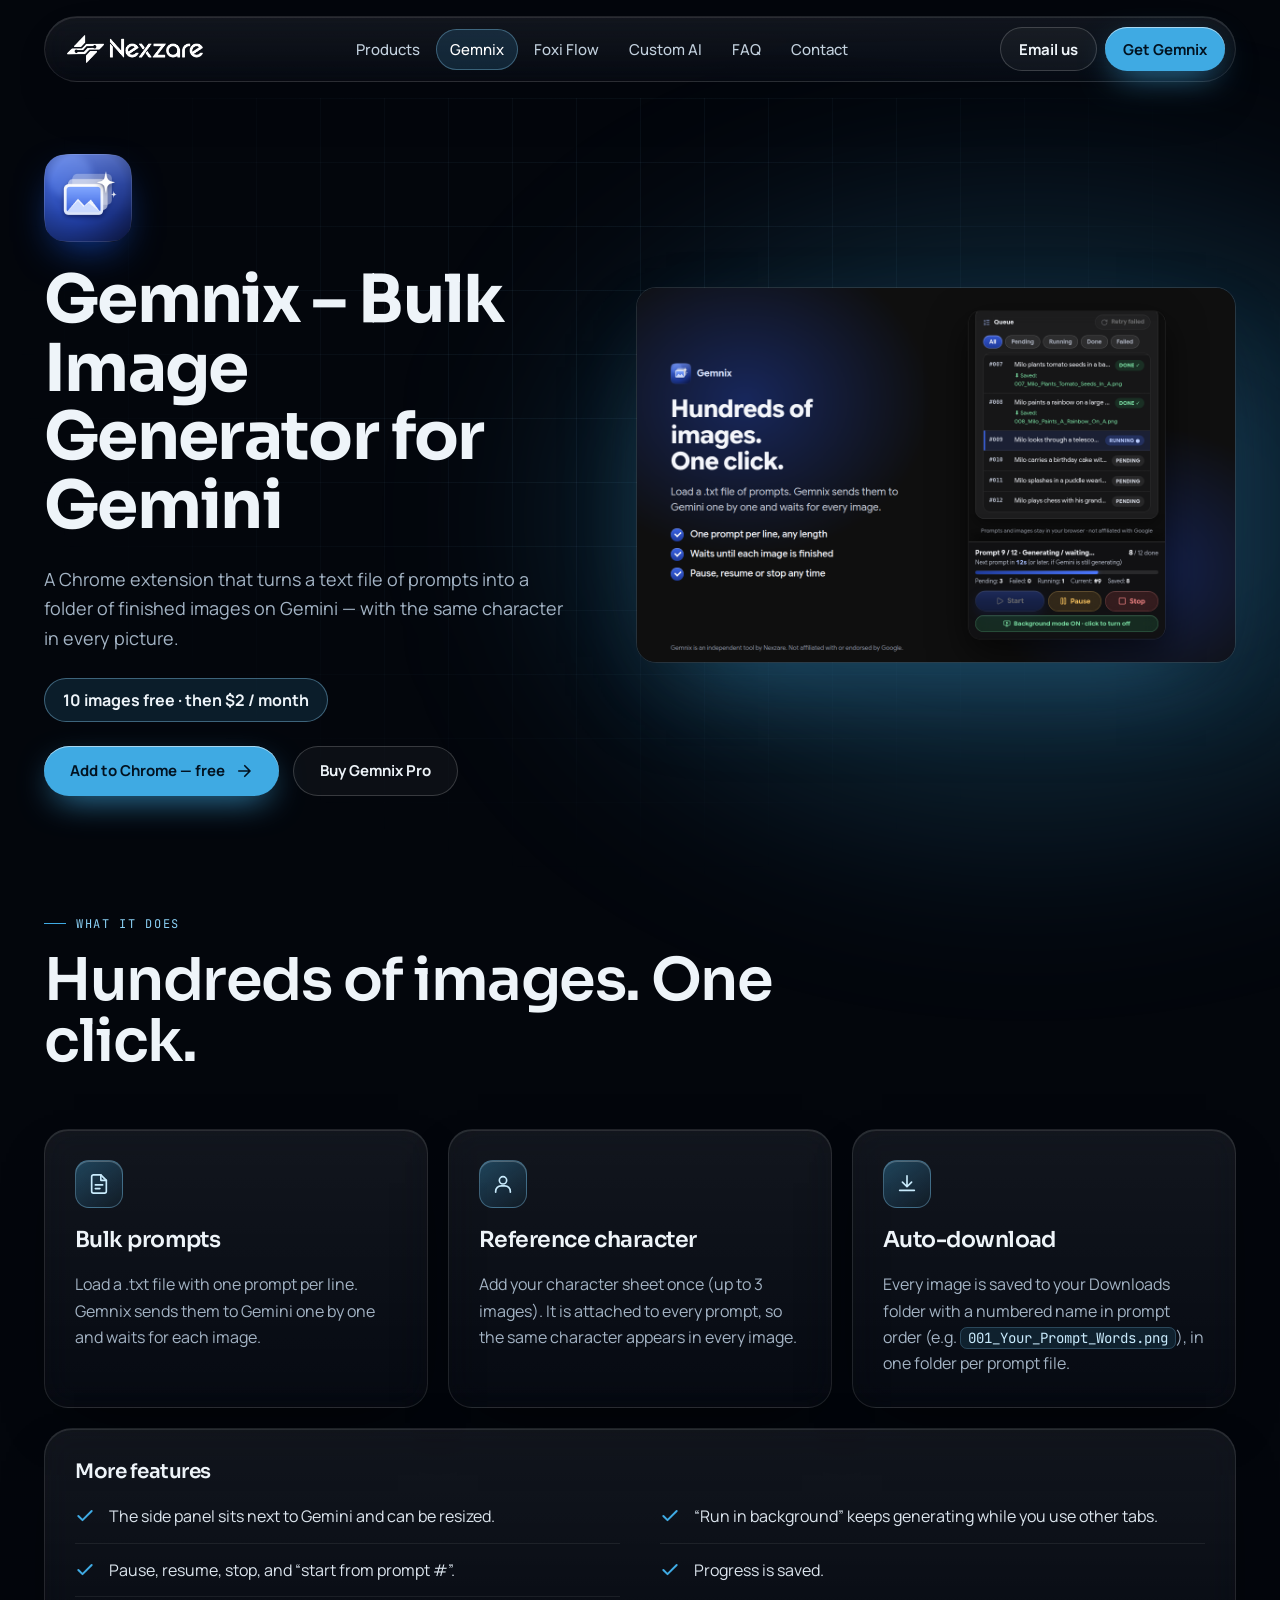
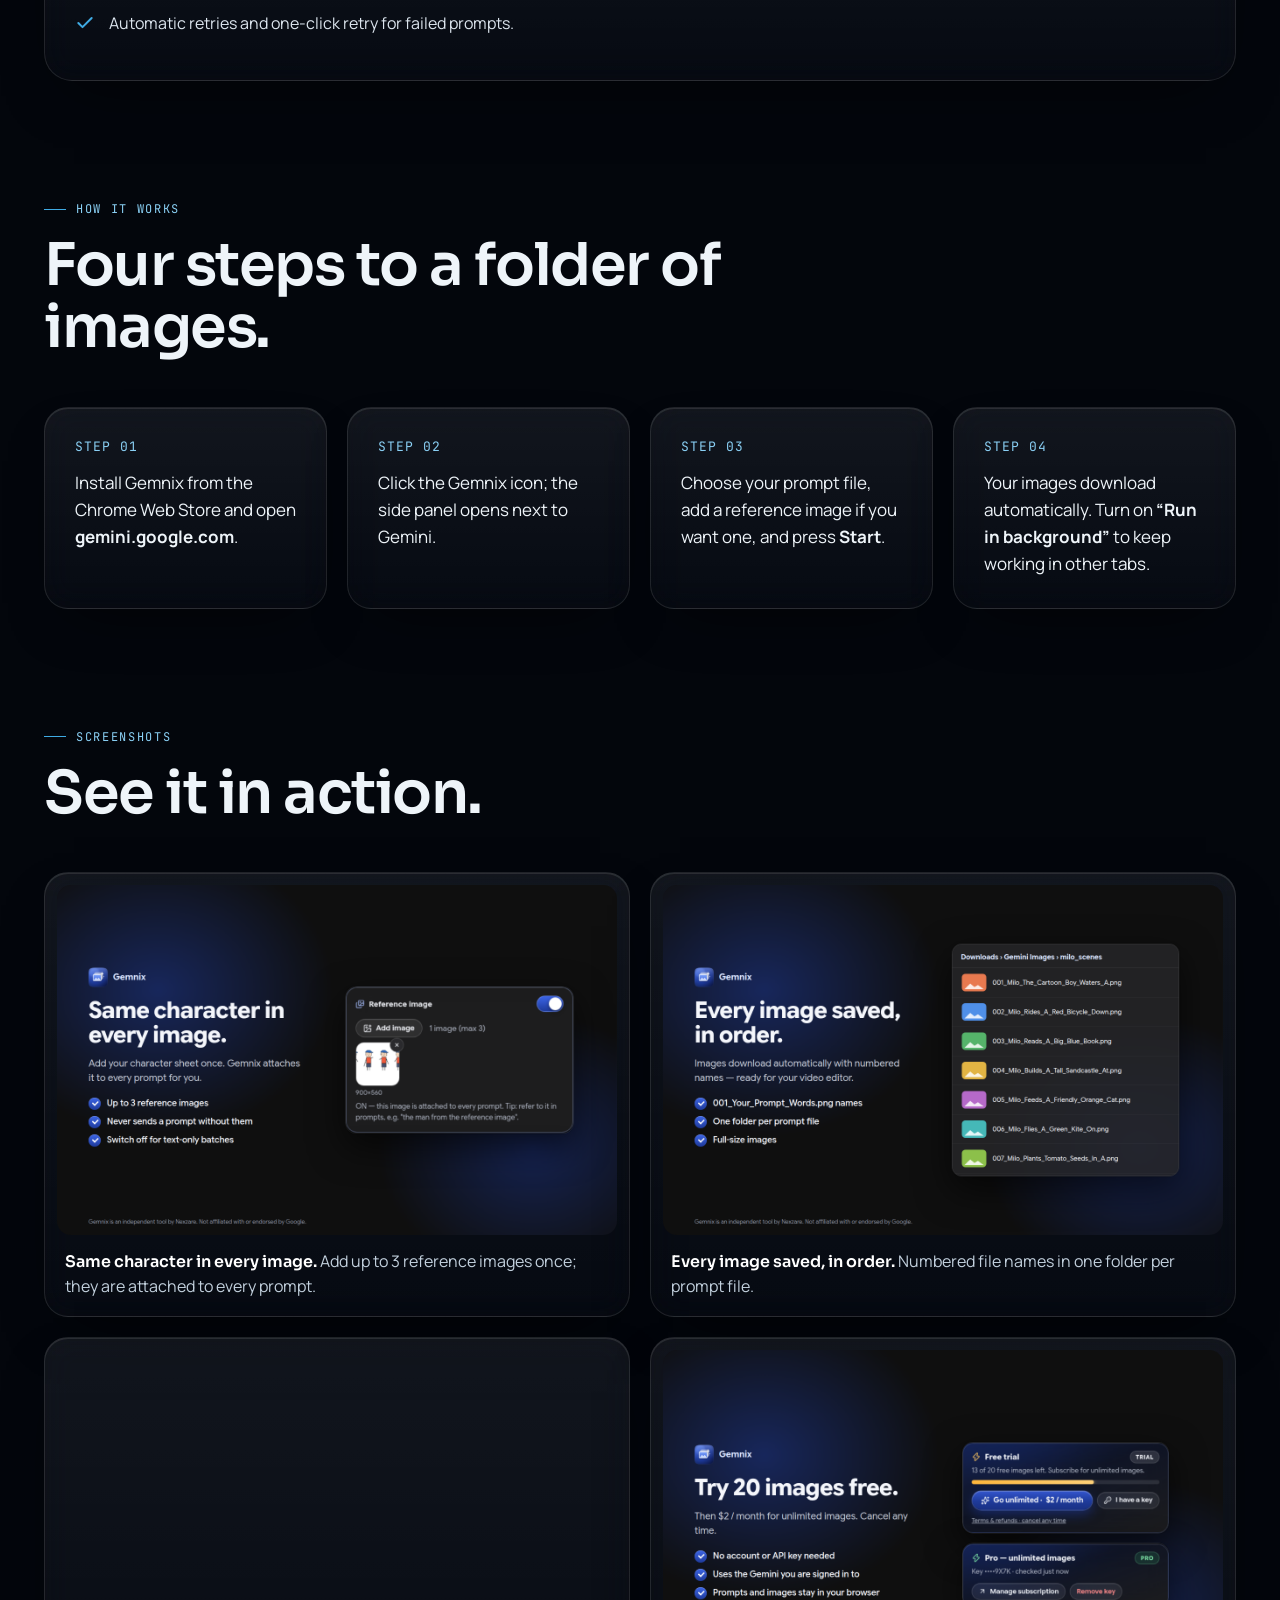
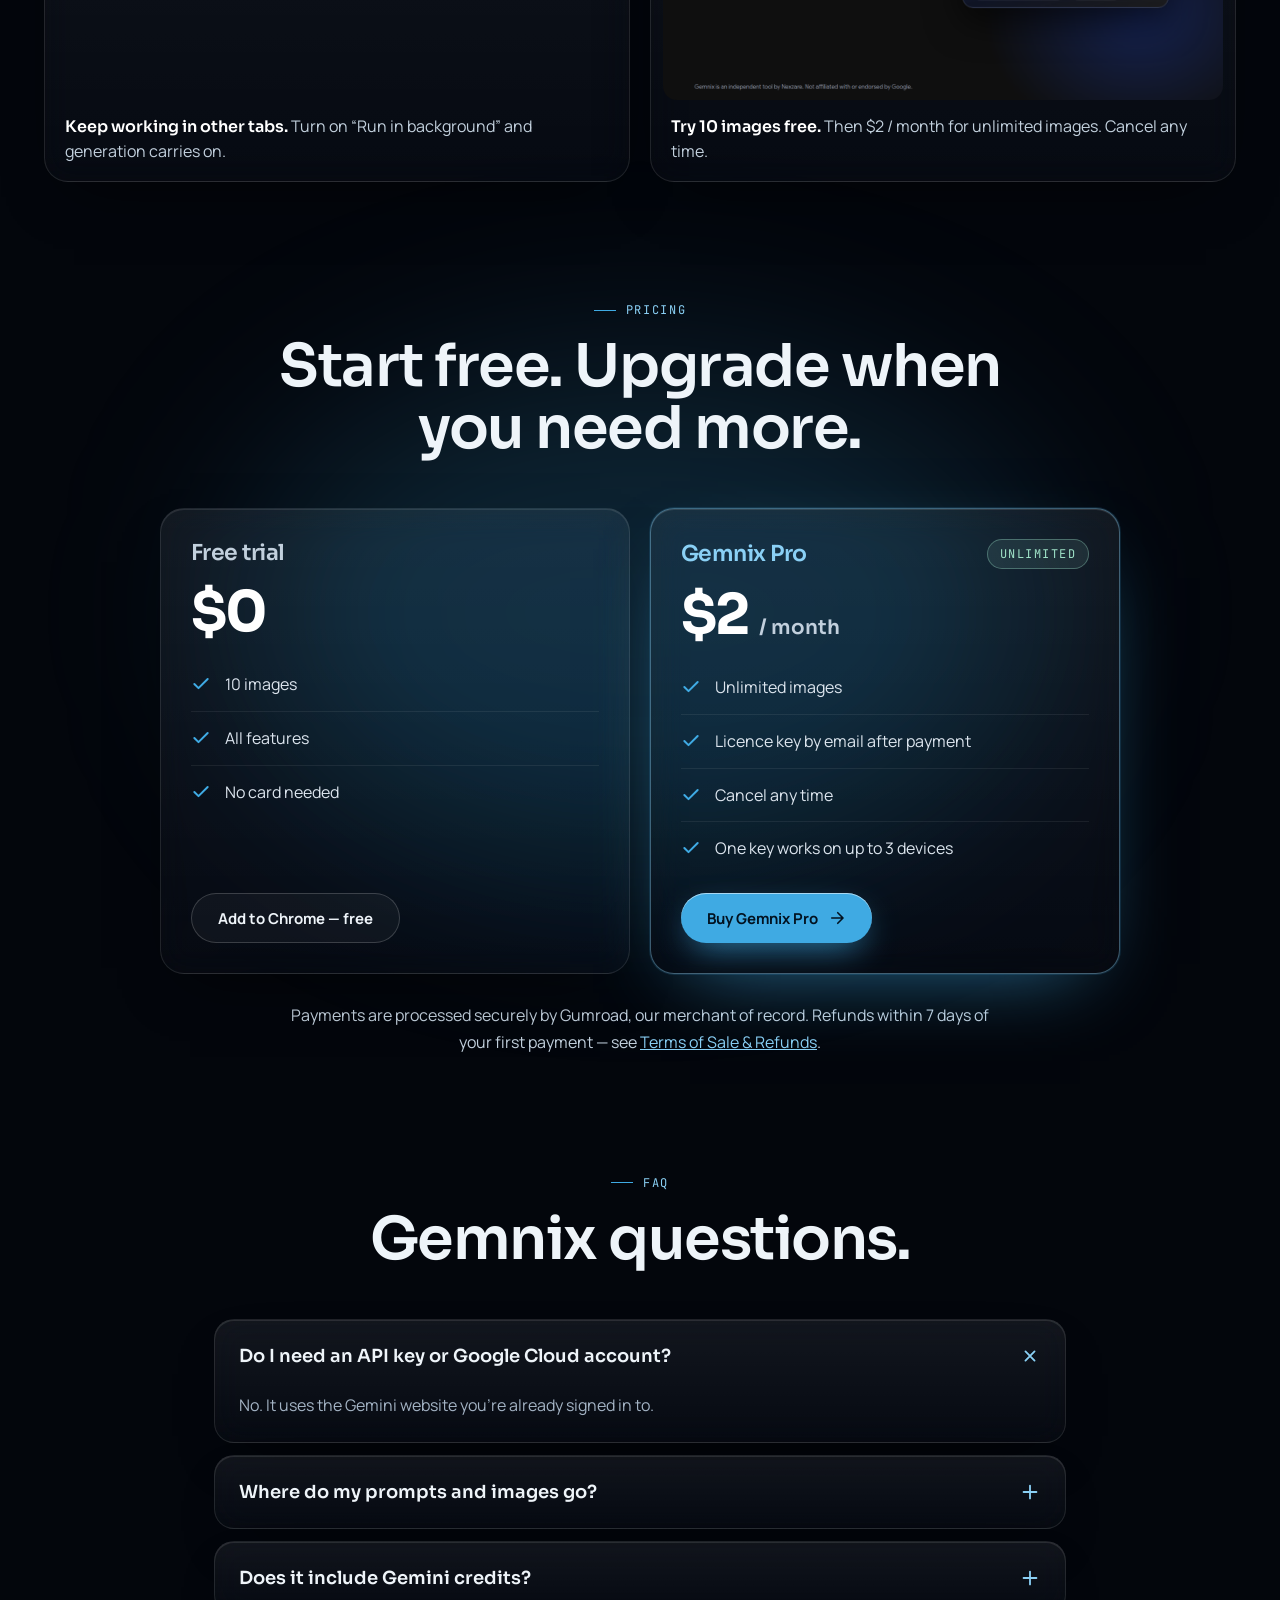
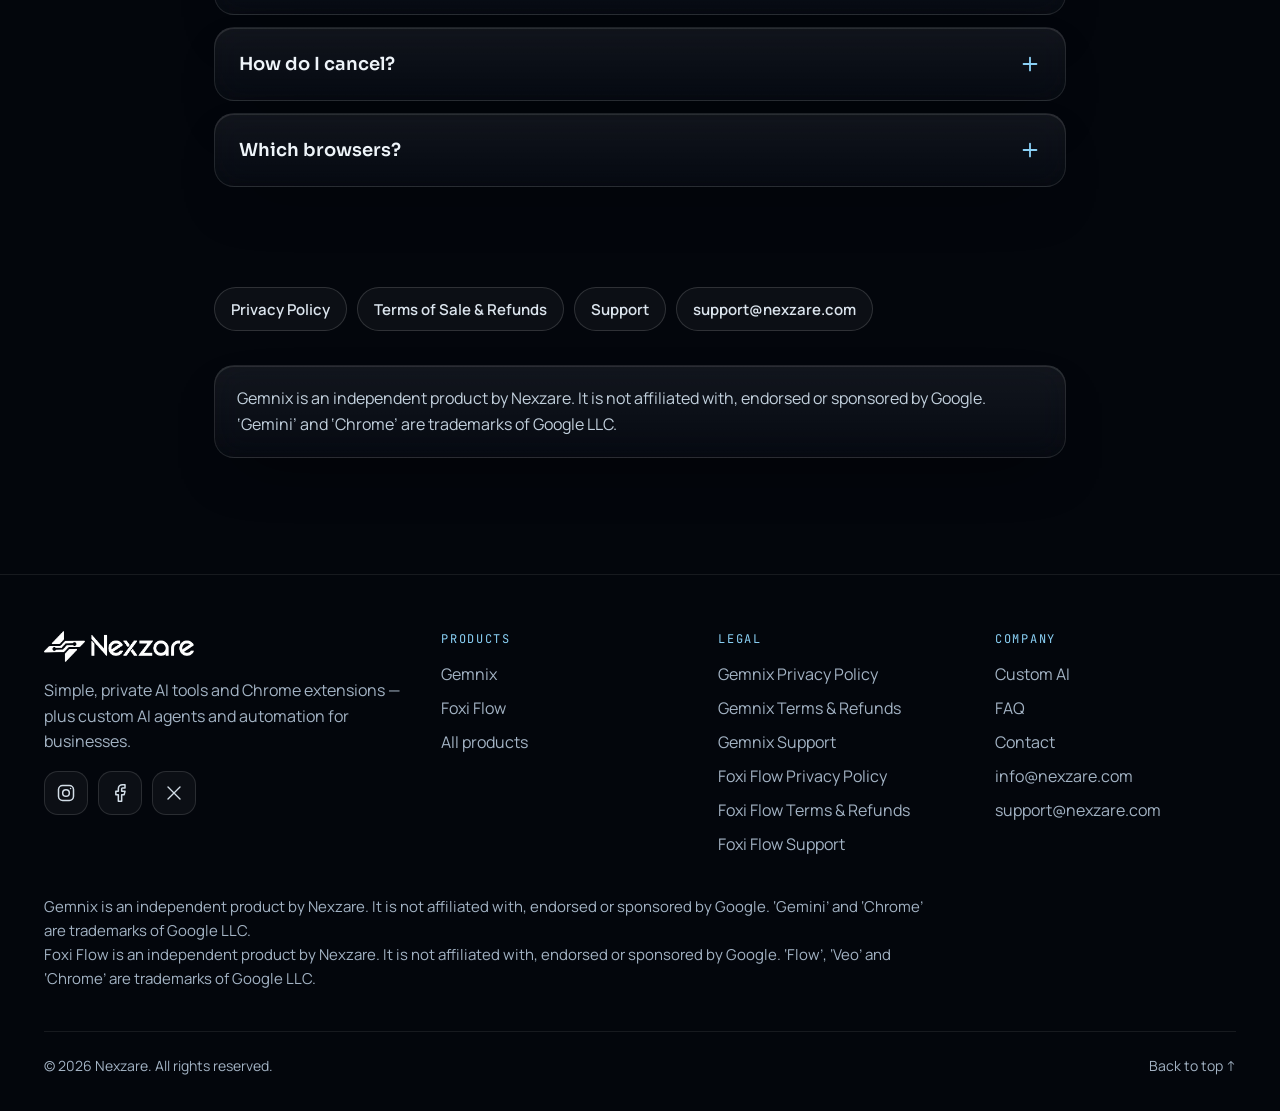
==== commit 9f3b416a: "Add files via upload" ====
--- a/gemnix/index.html
+++ b/gemnix/index.html
@@ -4,18 +4,18 @@
 <meta charset="utf-8">
 <meta name="viewport" content="width=device-width, initial-scale=1">
 <title>Gemnix – Bulk Image Generator for Gemini | Nexzare</title>
-<meta name="description" content="Gemnix is a Chrome extension that generates images in bulk on Gemini from a text file of prompts, with an optional reference character and automatic download. 20 free images, then $2/month.">
+<meta name="description" content="Gemnix is a Chrome extension that generates images in bulk on Gemini from a text file of prompts, with an optional reference character and automatic download. 10 free images, then $2/month.">
 <link rel="canonical" href="https://www.nexzare.com/gemnix">
 <meta name="theme-color" content="#03060C">
 <meta property="og:type" content="website">
 <meta property="og:site_name" content="Nexzare">
 <meta property="og:title" content="Gemnix – Bulk Image Generator for Gemini | Nexzare">
-<meta property="og:description" content="Gemnix is a Chrome extension that generates images in bulk on Gemini from a text file of prompts, with an optional reference character and automatic download. 20 free images, then $2/month.">
+<meta property="og:description" content="Gemnix is a Chrome extension that generates images in bulk on Gemini from a text file of prompts, with an optional reference character and automatic download. 10 free images, then $2/month.">
 <meta property="og:url" content="https://www.nexzare.com/gemnix">
 <meta property="og:image" content="https://www.nexzare.com/gemnix/screenshot-1.png">
 <meta name="twitter:card" content="summary_large_image">
 <meta name="twitter:title" content="Gemnix – Bulk Image Generator for Gemini | Nexzare">
-<meta name="twitter:description" content="Gemnix is a Chrome extension that generates images in bulk on Gemini from a text file of prompts, with an optional reference character and automatic download. 20 free images, then $2/month.">
+<meta name="twitter:description" content="Gemnix is a Chrome extension that generates images in bulk on Gemini from a text file of prompts, with an optional reference character and automatic download. 10 free images, then $2/month.">
 <meta name="twitter:image" content="https://www.nexzare.com/gemnix/screenshot-1.png">
 <link rel="icon" type="image/png" href="/assets/favicon.png">
 <link rel="apple-touch-icon" href="/assets/logo-icon.png">
@@ -30,13 +30,13 @@
   "name": "Gemnix – Bulk Image Generator for Gemini",
   "operatingSystem": "Chrome",
   "applicationCategory": "BrowserApplication",
-  "description": "Gemnix is a Chrome extension that generates images in bulk on Gemini from a text file of prompts, with an optional reference character and automatic download. 20 free images, then $2/month.",
+  "description": "Gemnix is a Chrome extension that generates images in bulk on Gemini from a text file of prompts, with an optional reference character and automatic download. 10 free images, then $2/month.",
   "url": "https://www.nexzare.com/gemnix",
   "image": "https://www.nexzare.com/gemnix/icon-128.png",
   "screenshot": "https://www.nexzare.com/gemnix/screenshot-1.png",
   "publisher": {
     "@type": "Organization",
-    "name": "Nexzare LLC",
+    "name": "Nexzare",
     "url": "https://www.nexzare.com/"
   },
   "offers": {
@@ -59,6 +59,7 @@
 <div class="navlinks">
 <a class="navlink" href="/products">Products</a>
 <a class="navlink" href="/gemnix" aria-current="page">Gemnix</a>
+<a class="navlink" href="/foxi-flow">Foxi Flow</a>
 <a class="navlink" href="/services">Custom AI</a>
 <a class="navlink" href="/#faq">FAQ</a>
 <a class="navlink" href="/#contact">Contact</a>
@@ -71,6 +72,7 @@
 <div class="mnav-panel">
 <a href="/products">Products</a>
 <a href="/gemnix" aria-current="page">Gemnix</a>
+<a href="/foxi-flow">Foxi Flow</a>
 <a href="/services">Custom AI</a>
 <a href="/#faq">FAQ</a>
 <a href="/#contact">Contact</a>
@@ -92,11 +94,11 @@
 <img class="appicon" src="/gemnix/icon-128.png" alt="Gemnix app icon" width="88" height="88" style="width: 88px; height: 88px; border-radius: 22px">
 <h1 style="font-size: clamp(38px, 5.4vw, 66px); line-height: 1.04; font-weight: 700">Gemnix – Bulk Image Generator for Gemini</h1>
 <p class="lead">A Chrome extension that turns a text file of prompts into a folder of finished images on Gemini — with the same character in every picture.</p>
-<span class="pill" style="align-self: flex-start">20 images free · then $2 / month</span>
+<span class="pill" style="align-self: flex-start">10 images free · then $2 / month</span>
 <div class="btns">
 <a class="btn btn-primary" href="[CHROME WEB STORE LINK]">Add to Chrome — free
 <svg width="18" height="18" viewBox="0 0 24 24" fill="none" stroke="currentColor" stroke-width="2.2" stroke-linecap="round" stroke-linejoin="round" aria-hidden="true"><path d="M5 12h14M13 5l7 7-7 7"></path></svg></a>
-<a class="btn btn-ghost" href="[LEMON SQUEEZY CHECKOUT LINK]">Buy Gemnix Pro</a>
+<a class="btn btn-ghost" href="https://nexzare.gumroad.com/l/Gemnix">Buy Gemnix Pro</a>
 </div>
 </div>
 <img class="shot" src="/gemnix/screenshot-1.png" alt="Gemnix side panel running a queue: prompts 7 and 8 done and saved as numbered PNG files, prompt 9 generating, the rest pending" width="1280" height="800" fetchpriority="high" decoding="async">
@@ -190,8 +192,8 @@
 <figcaption><strong>Keep working in other tabs.</strong> Turn on &ldquo;Run in background&rdquo; and generation carries on.</figcaption>
 </figure>
 <figure class="fig glass">
-<img src="/gemnix/screenshot-5.png" alt="Gemnix free trial card showing 13 of 20 free images left, and the Pro card with a licence key" width="1280" height="800" loading="lazy" decoding="async">
-<figcaption><strong>Try 20 images free.</strong> Then $2 / month for unlimited images. Cancel any time.</figcaption>
+<img src="/gemnix/screenshot-5.png" alt="Gemnix free trial card with its free-images counter and a Go unlimited button, and the Pro card with a licence key" width="1280" height="800" loading="lazy" decoding="async">
+<figcaption><strong>Try 10 images free.</strong> Then $2 / month for unlimited images. Cancel any time.</figcaption>
 </figure>
 </div>
 </div>
@@ -209,7 +211,7 @@
 <h3 style="font-size: 22px; color: #C2D0DD">Free trial</h3>
 <div class="amt">$0</div>
 <ul class="list">
-<li><svg width="20" height="20" viewBox="0 0 24 24" fill="none" stroke="#3FAAE3" stroke-width="2.4" stroke-linecap="round" stroke-linejoin="round" aria-hidden="true" style="flex: 0 0 auto; margin-top: 2px"><path d="M20 6 9 17l-5-5"></path></svg><span>20 images</span></li>
+<li><svg width="20" height="20" viewBox="0 0 24 24" fill="none" stroke="#3FAAE3" stroke-width="2.4" stroke-linecap="round" stroke-linejoin="round" aria-hidden="true" style="flex: 0 0 auto; margin-top: 2px"><path d="M20 6 9 17l-5-5"></path></svg><span>10 images</span></li>
 <li><svg width="20" height="20" viewBox="0 0 24 24" fill="none" stroke="#3FAAE3" stroke-width="2.4" stroke-linecap="round" stroke-linejoin="round" aria-hidden="true" style="flex: 0 0 auto; margin-top: 2px"><path d="M20 6 9 17l-5-5"></path></svg><span>All features</span></li>
 <li><svg width="20" height="20" viewBox="0 0 24 24" fill="none" stroke="#3FAAE3" stroke-width="2.4" stroke-linecap="round" stroke-linejoin="round" aria-hidden="true" style="flex: 0 0 auto; margin-top: 2px"><path d="M20 6 9 17l-5-5"></path></svg><span>No card needed</span></li>
 </ul>
@@ -222,13 +224,13 @@
 <li><svg width="20" height="20" viewBox="0 0 24 24" fill="none" stroke="#3FAAE3" stroke-width="2.4" stroke-linecap="round" stroke-linejoin="round" aria-hidden="true" style="flex: 0 0 auto; margin-top: 2px"><path d="M20 6 9 17l-5-5"></path></svg><span>Unlimited images</span></li>
 <li><svg width="20" height="20" viewBox="0 0 24 24" fill="none" stroke="#3FAAE3" stroke-width="2.4" stroke-linecap="round" stroke-linejoin="round" aria-hidden="true" style="flex: 0 0 auto; margin-top: 2px"><path d="M20 6 9 17l-5-5"></path></svg><span>Licence key by email after payment</span></li>
 <li><svg width="20" height="20" viewBox="0 0 24 24" fill="none" stroke="#3FAAE3" stroke-width="2.4" stroke-linecap="round" stroke-linejoin="round" aria-hidden="true" style="flex: 0 0 auto; margin-top: 2px"><path d="M20 6 9 17l-5-5"></path></svg><span>Cancel any time</span></li>
-<li><svg width="20" height="20" viewBox="0 0 24 24" fill="none" stroke="#3FAAE3" stroke-width="2.4" stroke-linecap="round" stroke-linejoin="round" aria-hidden="true" style="flex: 0 0 auto; margin-top: 2px"><path d="M20 6 9 17l-5-5"></path></svg><span>One key works on up to 3 Chrome profiles</span></li>
+<li><svg width="20" height="20" viewBox="0 0 24 24" fill="none" stroke="#3FAAE3" stroke-width="2.4" stroke-linecap="round" stroke-linejoin="round" aria-hidden="true" style="flex: 0 0 auto; margin-top: 2px"><path d="M20 6 9 17l-5-5"></path></svg><span>One key works on up to 3 devices</span></li>
 </ul>
-<div style="margin-top: auto"><a class="btn btn-primary" href="[LEMON SQUEEZY CHECKOUT LINK]">Buy Gemnix Pro
+<div style="margin-top: auto"><a class="btn btn-primary" href="https://nexzare.gumroad.com/l/Gemnix">Buy Gemnix Pro
 <svg width="18" height="18" viewBox="0 0 24 24" fill="none" stroke="currentColor" stroke-width="2.2" stroke-linecap="round" stroke-linejoin="round" aria-hidden="true"><path d="M5 12h14M13 5l7 7-7 7"></path></svg></a></div>
 </article>
 </div>
-<p class="txt" style="text-align: center; max-width: 720px; margin: 28px auto 0; color: #C2D0DD">Payments are processed securely by Lemon Squeezy, our merchant of record. Refunds within 7 days of your first payment — see <a href="/gemnix/terms">Terms of Sale &amp; Refunds</a>.</p>
+<p class="txt" style="text-align: center; max-width: 720px; margin: 28px auto 0; color: #C2D0DD">Payments are processed securely by Gumroad, our merchant of record. Refunds within 7 days of your first payment — see <a href="/gemnix/terms">Terms of Sale &amp; Refunds</a>.</p>
 </div>
 </section>
 
@@ -245,7 +247,7 @@
 </details>
 <details class="faq glass">
 <summary>Where do my prompts and images go?<svg class="pl" width="22" height="22" viewBox="0 0 24 24" fill="none" stroke="currentColor" stroke-width="2" stroke-linecap="round" aria-hidden="true"><path d="M12 5v14M5 12h14"></path></svg></summary>
-<p>They stay in your browser; only the licence key is checked with Lemon Squeezy. Read the <a href="/gemnix/privacy">Privacy Policy</a>.</p>
+<p>They stay in your browser; only the licence key is checked with Gumroad. Read the <a href="/gemnix/privacy">Privacy Policy</a>.</p>
 </details>
 <details class="faq glass">
 <summary>Does it include Gemini credits?<svg class="pl" width="22" height="22" viewBox="0 0 24 24" fill="none" stroke="currentColor" stroke-width="2" stroke-linecap="round" aria-hidden="true"><path d="M12 5v14M5 12h14"></path></svg></summary>
@@ -292,6 +294,7 @@
 <nav class="fcol" aria-label="Products">
 <p class="fhead">Products</p>
 <a class="flink" href="/gemnix">Gemnix</a>
+<a class="flink" href="/foxi-flow">Foxi Flow</a>
 <a class="flink" href="/products">All products</a>
 </nav>
 <nav class="fcol" aria-label="Legal">
@@ -299,6 +302,9 @@
 <a class="flink" href="/gemnix/privacy">Gemnix Privacy Policy</a>
 <a class="flink" href="/gemnix/terms">Gemnix Terms &amp; Refunds</a>
 <a class="flink" href="/gemnix/support">Gemnix Support</a>
+<a class="flink" href="/foxi-flow/privacy">Foxi Flow Privacy Policy</a>
+<a class="flink" href="/foxi-flow/terms">Foxi Flow Terms &amp; Refunds</a>
+<a class="flink" href="/foxi-flow/support">Foxi Flow Support</a>
 </nav>
 <nav class="fcol" aria-label="Company">
 <p class="fhead">Company</p>
@@ -309,9 +315,9 @@
 <a class="flink" href="mailto:support@nexzare.com">support@nexzare.com</a>
 </nav>
 </div>
-<p class="tm">Gemnix is an independent product by Nexzare. It is not affiliated with, endorsed or sponsored by Google. &lsquo;Gemini&rsquo; and &lsquo;Chrome&rsquo; are trademarks of Google LLC.</p>
+<p class="tm">Gemnix is an independent product by Nexzare. It is not affiliated with, endorsed or sponsored by Google. &lsquo;Gemini&rsquo; and &lsquo;Chrome&rsquo; are trademarks of Google LLC.<br>Foxi Flow is an independent product by Nexzare. It is not affiliated with, endorsed or sponsored by Google. &lsquo;Flow&rsquo;, &lsquo;Veo&rsquo; and &lsquo;Chrome&rsquo; are trademarks of Google LLC.</p>
 <div style="display: flex; justify-content: space-between; flex-wrap: wrap; gap: 12px; padding-top: 24px; border-top: 1px solid rgba(255,255,255,.08)">
-<span class="muted" style="font-size: 14px">© 2026 Nexzare LLC. All rights reserved.</span>
+<span class="muted" style="font-size: 14px">© 2026 Nexzare. All rights reserved.</span>
 <a class="flink" href="#top" style="font-size: 14px">Back to top ↑</a>
 </div>
 </div>
--- a/css/site.css
+++ b/css/site.css
@@ -156,7 +156,7 @@
 .chiprow{display:flex;flex-wrap:wrap;gap:10px}
 .chiplink{display:inline-flex;align-items:center;min-height:44px;padding:0 16px;border-radius:999px;font-size:15px;font-weight:600;color:#DCE5EE;text-decoration:none;border:1px solid rgba(255,255,255,.14);background:rgba(255,255,255,.04)}
 .chiplink:hover{color:#FFFFFF;border-color:rgba(138,208,245,.6)}
-.inline-code{font-family:'JetBrains Mono',monospace;font-size:.88em;color:#C9EBFC;background:rgba(63,170,227,.12);border:1px solid rgba(138,208,245,.22);padding:1px 7px;border-radius:7px;word-break:break-all}
+.inline-code{font-family:'JetBrains Mono',monospace;font-size:.88em;color:#C9EBFC;background:rgba(63,170,227,.12);border:1px solid rgba(138,208,245,.22);padding:1px 7px;border-radius:7px;overflow-wrap:anywhere}
 .pagehead{position:relative;padding:56px 0 64px}
 
 /* legal / support text */
@@ -204,3 +204,16 @@
 .tbl td::before{content:attr(data-label);display:block;font-family:'JetBrains Mono',monospace;font-size:12px;letter-spacing:.12em;text-transform:uppercase;color:#8AD0F5;margin-bottom:2px}
 .btns .btn{flex:1 1 auto}
 }
+
+/* ===== Foxi Flow (amber accent, used only on the four /foxi-flow pages) ===== */
+.btn-amber{background:#FCB245;color:#1B1A1F;box-shadow:0 12px 34px -12px rgba(252,178,69,.75),inset 0 1px 0 rgba(255,255,255,.55)}
+.btn-amber:hover{background:#DD8A22;color:#1B1A1F;box-shadow:0 16px 44px -12px rgba(252,178,69,.9),inset 0 1px 0 rgba(255,255,255,.45)}
+.fx .pill{color:#FCB245;background:rgba(252,178,69,.10);border-color:rgba(252,178,69,.45)}
+.fx .tag{color:#FCB245}
+.fx .tag::before{background:#FCB245}
+.fx .stepno{color:#FCB245}
+.fx .pagehead .mono{color:#FCB245 !important}
+.fx .list svg path{stroke:#FCB245}
+.fx .hl{border-color:rgba(252,178,69,.38);box-shadow:0 0 0 1px rgba(252,178,69,.12),0 30px 80px -40px rgba(252,178,69,.45),inset 0 1px 0 rgba(255,255,255,.12)}
+.shot-light{box-shadow:0 40px 90px -40px rgba(0,0,0,.95),0 18px 40px -24px rgba(0,0,0,.8)}
+.fig img.light{border:1px solid rgba(255,255,255,.12)}
